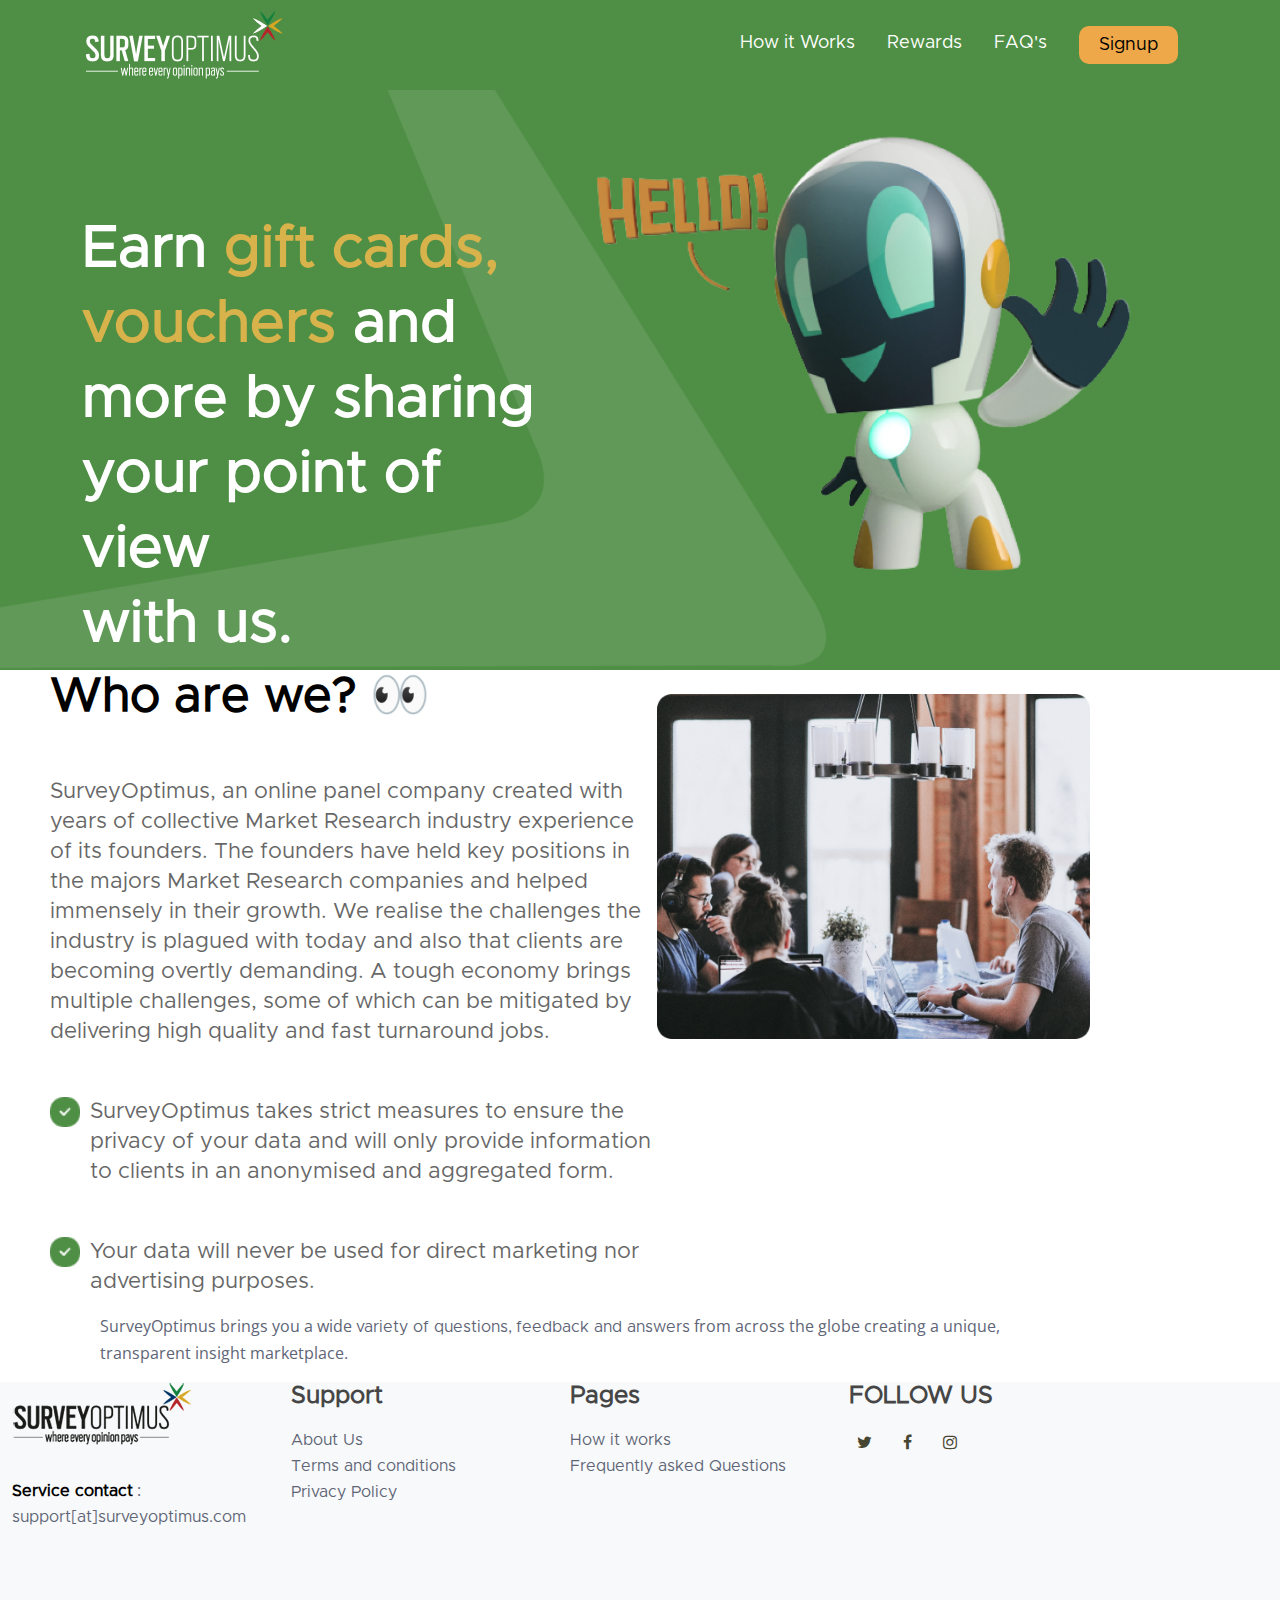
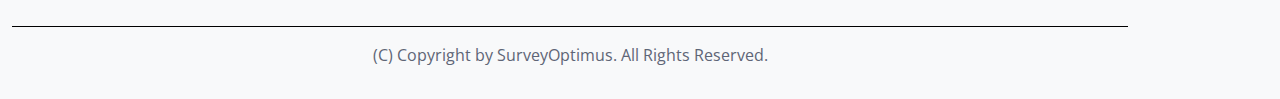
==== About.html @ 759cc6d2 "Initial Commit" ====
<html lang="en">

<head>
    <meta charset="utf-8">
    <meta name="viewport" content="width=device-width, initial-scale=1.0">
    <meta name="description" content="An impressive and flawless site template that includes various UI elements and countless features, attractive ready-made blocks and rich pages, basically everything you need to create a unique and professional website.">
    <meta name="keywords" content="bootstrap 5, business, corporate, creative, gulp, marketing, minimal, modern, multipurpose, one page, responsive, saas, sass, seo, startup, html5 template, site template">
    <meta name="author" content="elemis">


    <link rel="shortcut icon" href="./assets/img/favicon.png">
    <link rel="stylesheet" href="./assets/css/plugins.css">
    <link rel="stylesheet" href="./assets/css/style.css">
    <link rel="stylesheet" href="./assets/css/colors/grape.css">
    <link rel="stylesheet" href="./assets/css/fonts/space.css" as="style" onload="this.rel='stylesheet'">
    <link rel="stylesheet" href="path/to/font-awesome/css/font-awesome.min.css">
    <title>About</title>

    <!-- Styles -->
    <!-- <link rel="stylesheet" href="https://cdnjs.cloudflare.com/ajax/libs/font-awesome/4.7.0/css/font-awesome.min.css">
    <link href="css/fontawesome-all.min.css" rel="stylesheet">
    <link rel="stylesheet" href="path/to/font-awesome/css/font-awesome.min.css"> -->

    <link href="https://fonts.googleapis.com/css2?family=Open+Sans:ital,wght@0,400;0,600;0,700;1,400&display=swap" rel="stylesheet">
    <link href="css/bootstrap.min.css" rel="stylesheet">
    <link href="css/fontawesome-all.min.css" rel="stylesheet">
    <link href="css/swiper.css" rel="stylesheet">
    <link href="css/styles.css" rel="stylesheet">
    <link href="css/about.css" rel="stylesheet">
    <link href="css/humb.css" rel="stylesheet">
    <link rel="stylesheet" href="https://cdnjs.cloudflare.com/ajax/libs/font-awesome/4.7.0/css/font-awesome.min.css">
    <link rel="stylesheet" href="path/to/font-awesome/css/font-awesome.min.css">


    <!-- Favicon  -->
    <link rel="icon" href="images/favicon.png">
    <style type="text/css">
        img[onload^="SVGInject("] {
            visibility: hidden;
        }
    </style>
    <script src="https://player.vimeo.com/api/player.js" async=""></script>
</head>

<body data-bs-spy="scroll" data-bs-target="#navbarExample">

    <section class=" gifMobile top-nav1   ">

        <div class="top-nav1 container navbar3 ">
            <div style="z-index: 10000000;">
                <!-- <a href="index.html"> <img  src="./images/MicrosoftTeams-image11.png"  /></a> -->
                <a href="index.html"> <img src="./images/logo (1).png" /></a>

            </div>
            <input id="menu-toggle" type="checkbox" />
            <label class='menu-button-container' for="menu-toggle">
           <div class='menu-button'></div>
       </label>
            <ul class="menu">
                <li> <a class="nav-link active" aria-current="page" href="About.html">How it Works</a></li>
                <li> <a class="nav-link" href="About.html">Rewards</a></li>
                <li> <a class="nav-link" href="Faq.html">FAQ's</a></li>
                <li>
                    <a class="btn-solid" style="background-color: #eea849; padding: 10px 20px; border-radius: 10px; color: #000000;" href="#contact">Signup</a>
                </li>
            </ul>
        </div>

    </section>
    <!-- Mobile Navigation bar -->

    <header id="" class="header1" style="padding-bottom: 0;">





        <div class=" header  AboutHeader container ">
            <div class="row">
                <div class="col-lg-6 col-xl-5">
                    <div class="text-container">
                        <!-- <div class="section-title">Welcome to Zinc web agency</div> -->
                        <!-- <img src="./images/MicrosoftTeams-imageRewrds.png" /> -->
                        <h1> Earn
                            <span class="text-yellow"> gift cards,<br>  vouchers </span> and <br><span> more by sharing<br> your point of view <br>with us.</span></h1>



                        <!-- <a class="quote" href="#contact"><i class="fas fa-paper-plane"></i>Get quote</a> -->
                    </div>
                    <!-- end of text-container -->
                </div>
                <!-- end of col -->
                <div class="col-lg-6 col-xl-7">
                    <div class="image-container  imgcontainer">
                        <img class="img-fluid" src="./images/Screenshot__511__clipdrop-enhance-removebg-preview 2 (2).png" alt="alternative">
                    </div>
                    <!-- end of image-container -->
                </div>
                <!-- end of col -->
            </div>
            <!-- end of row -->
        </div>
        <!-- end of container -->


    </header>

    <!-- <header id="header" class=" header2 header"> -->
    <!-- <div class=" "> -->
    <div class="row container AboutContainer" style="padding: 0px 50px;">
        <div class="col-lg-7 ">
            <div class="text-container  AboutTextContainer">
                <!-- <div class="section-title">Welcome to Zinc web agency</div> -->
                <h2 class="responsiveTitle1" style="color: #010101; font-weight: 600; font-size: 48px;">Who are we? 👀</h2>

                <h3 class="surveyDesc">SurveyOptimus, an online panel company created with years of collective Market Research industry experience of its founders. The founders have held key positions in the majors Market Research companies and helped immensely in their growth.
                    We realise the challenges the industry is plagued with today and also that clients are becoming overtly demanding. A tough economy brings multiple challenges, some of which can be mitigated by delivering high quality and fast turnaround
                    jobs.
                </h3>


                <div class="paragraphAbout">
                    <img src="./images/CheckSquare.png" alt="Smiley face image" style="float:left; width:30px; height:30px;">
                    <p style="margin-left: 40px; text-align: left;"> <span> SurveyOptimus takes strict measures 
                          to ensure the privacy of your data and will only provide information
                           to clients in an anonymised and aggregated form. </span>
                    </p>
                </div>
                <div class="paragraphAbout">
                    <img src="./images/CheckSquare.png" alt="Smiley face image" style="float:left; width:30px; height:30px;">
                    <p style="margin-left: 40px; text-align: left;"> <span> Your data will never be used for 
                            direct marketing nor advertising purposes. </span>
                    </p>
                </div>
                <!-- <a class="quote" href="#contact"><i class="fas fa-paper-plane"></i>Get quote</a> -->
            </div>
            <!-- end of text-container -->
        </div>
        <!-- end of col -->
        <div class="col-lg-5 mt-4 ">
            <div class="newHeaderImageContainer1">
                <img class="" src="./images/Rectangle 606.png" alt="alternative">
            </div>
            <!-- end of image-container -->
        </div>
        <!-- end of col -->


        <div class="  container" style="padding: 0px 50px;">

            <p class="card-text1">SurveyOptimus brings you a wide <span class="cardDescription">variety of questions,</span> <span class="cardDescription">feedback and answers</span> from across the globe creating a unique, transparent insight marketplace.</p>
        </div>

        <!-- </div> -->

    </div>
    <!-- end of container -->





    <!--     
    </header> -->





    <footer class="bg-light aboutFooter">
        <!-- <div class="globalPadding "> -->
        <div class="row gy-6 gy-lg-0 container" style="padding-bottom: 0;">
            <div class="col-md-4 col-lg-3">
                <div class="widget">
                    <a href="index.html"> <img class="mb-4" src="./images/TermsandconditionsLogo.png" alt=""></a>
                    <p class="mt-2">
                        <b style="color: black;">Service contact</b> :<br/>

                        <a href="mailto:surveyoptimus@gmail.com">support[at]surveyoptimus.com</a></p>

                    <!-- /.social -->
                </div>
                <!-- /.widget -->
            </div>
            <!-- /column -->

            <div class="col-md-4 col-lg-3">
                <div class="widget">
                    <h4 class="widget-title  mb-3" style="color: #464646; font-weight: 700;">Support</h4>
                    <ul class="list-unstyled text-reset mb-0">
                        <li><a href="#">About Us</a></li>



                        <li><a href="TermsandConditions.html">Terms and conditions</a></li>
                        <li><a href="Privacy.html">Privacy Policy</a></li>

                    </ul>
                </div>
                <!-- /.widget -->
            </div>
            <div class="col-md-4 col-lg-3">
                <div class="widget">

                    <h4 class="widget-title  mb-3" style="color: #464646; font-weight: 700;">Pages</h4>
                    <ul class="list-unstyled">

                        <li><a href="#">How it works</a></li>
                        <li><a href="Faq.html">Frequently asked Questions</a></li>
                    </ul>
                </div>
                <!-- /.widget -->
            </div>
            <!-- /column -->
            <!-- /column -->

            <div class="col-md-12 col-lg-3">
                <div class="widget">
                    <h4 class="widget-title  mb-3" style="color: #464646; font-weight: 700;">FOLLOW US</h4>
                    <div class="navsocial ">
                        <a href="https://twitter.com/SurveyOptimus" target="_blank"><i class="fa  fa-twitter "></i></a>
                        <a href="https://www.facebook.com/SurveyOptimusOfficial/" target="_blank"><i class="fa  fa-facebook-f mx-2"></i></a>
                        <a href="https://www.instagram.com/surveyoptimus/" target="_blank"><i class="fa fa-instagram"></i></a>

                    </div>
                    <div class="newsletter-wrapper">
                        <!-- Begin Mailchimp Signup Form -->

                        <!--End mc_embed_signup-->
                    </div>
                    <!-- /.newsletter-wrapper -->
                </div>
                <!-- /.widget -->
            </div>
            <!-- /column -->
            <div class="footer-copy">
                <div class="row">
                    <div class="col-12">
                        <p>(C) Copyright by SurveyOptimus. All Rights Reserved.</p>
                    </div>
                    <!-- col -->
                </div>
                <!-- row -->
            </div>
            <!-- footer-copy -->
        </div>
        <!--/.row -->
        <!-- </div> -->
        <!-- /.container -->
    </footer>


    <!------New Footer---->

</body>

</html>
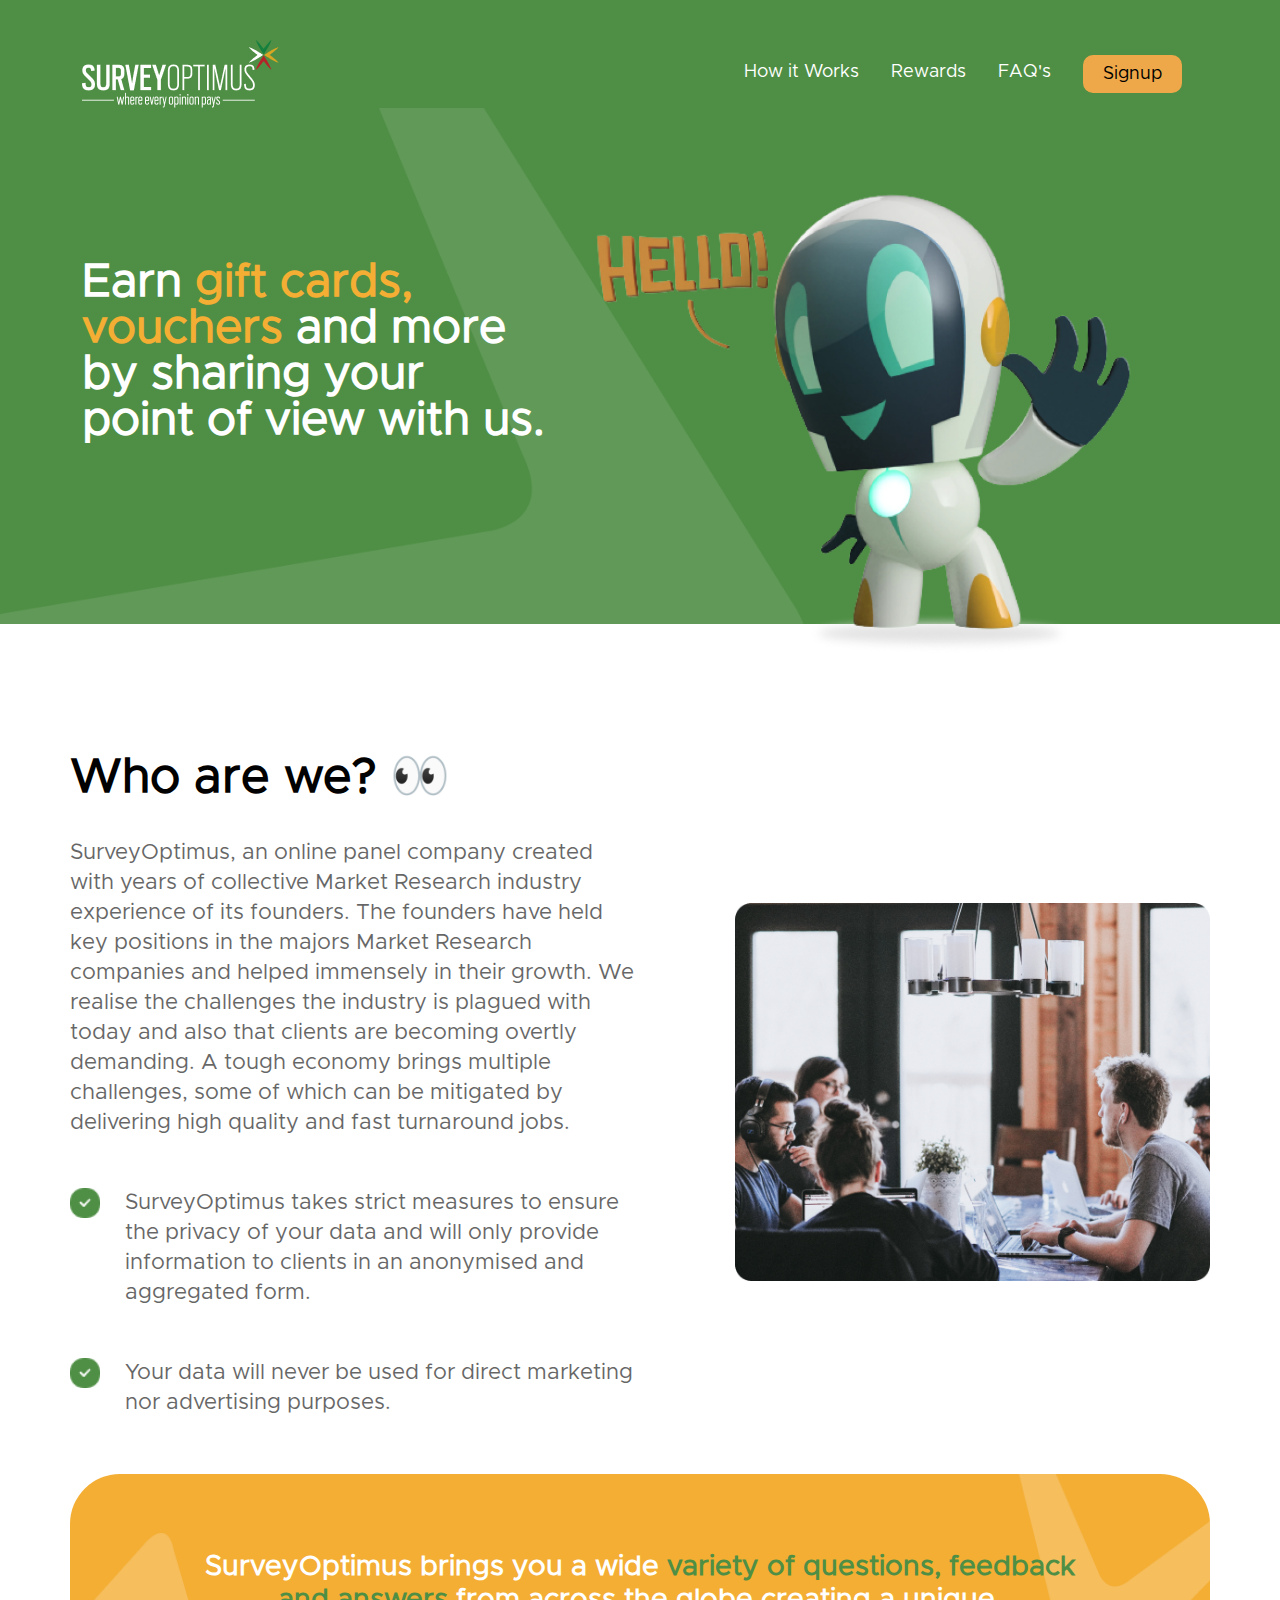
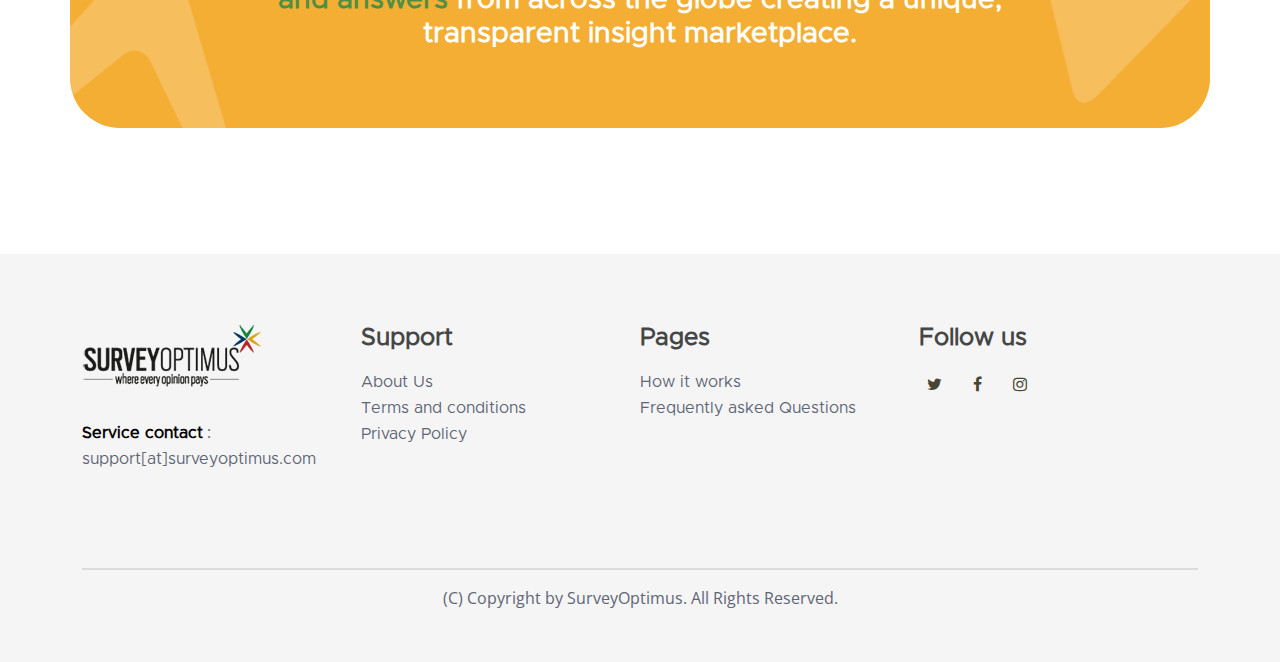
==== commit 364bce45: "Initial commit" ====
--- a/About.html
+++ b/About.html
@@ -3,8 +3,10 @@
 <head>
     <meta charset="utf-8">
     <meta name="viewport" content="width=device-width, initial-scale=1.0">
-    <meta name="description" content="An impressive and flawless site template that includes various UI elements and countless features, attractive ready-made blocks and rich pages, basically everything you need to create a unique and professional website.">
-    <meta name="keywords" content="bootstrap 5, business, corporate, creative, gulp, marketing, minimal, modern, multipurpose, one page, responsive, saas, sass, seo, startup, html5 template, site template">
+    <meta name="description"
+        content="An impressive and flawless site template that includes various UI elements and countless features, attractive ready-made blocks and rich pages, basically everything you need to create a unique and professional website.">
+    <meta name="keywords"
+        content="bootstrap 5, business, corporate, creative, gulp, marketing, minimal, modern, multipurpose, one page, responsive, saas, sass, seo, startup, html5 template, site template">
     <meta name="author" content="elemis">
 
 
@@ -21,7 +23,8 @@
     <link href="css/fontawesome-all.min.css" rel="stylesheet">
     <link rel="stylesheet" href="path/to/font-awesome/css/font-awesome.min.css"> -->
 
-    <link href="https://fonts.googleapis.com/css2?family=Open+Sans:ital,wght@0,400;0,600;0,700;1,400&display=swap" rel="stylesheet">
+    <link href="https://fonts.googleapis.com/css2?family=Open+Sans:ital,wght@0,400;0,600;0,700;1,400&display=swap"
+        rel="stylesheet">
     <link href="css/bootstrap.min.css" rel="stylesheet">
     <link href="css/fontawesome-all.min.css" rel="stylesheet">
     <link href="css/swiper.css" rel="stylesheet">
@@ -44,7 +47,7 @@
 
 <body data-bs-spy="scroll" data-bs-target="#navbarExample">
 
-    <section class=" gifMobile top-nav1   ">
+    <section class=" top-nav1 globalVerticalPadding">
 
         <div class="top-nav1 container navbar3 ">
             <div style="z-index: 10000000;">
@@ -54,107 +57,97 @@
             </div>
             <input id="menu-toggle" type="checkbox" />
             <label class='menu-button-container' for="menu-toggle">
-           <div class='menu-button'></div>
-       </label>
+                <div class='menu-button'></div>
+            </label>
             <ul class="menu">
                 <li> <a class="nav-link active" aria-current="page" href="About.html">How it Works</a></li>
                 <li> <a class="nav-link" href="About.html">Rewards</a></li>
                 <li> <a class="nav-link" href="Faq.html">FAQ's</a></li>
                 <li>
-                    <a class="btn-solid" style="background-color: #eea849; padding: 10px 20px; border-radius: 10px; color: #000000;" href="#contact">Signup</a>
+                    <a class="btn-solid"
+                        style="background-color: #eea849; padding: 10px 20px; border-radius: 10px; color: #000000;"
+                        href="#contact">Signup</a>
                 </li>
             </ul>
         </div>
 
     </section>
-    <!-- Mobile Navigation bar -->
-
-    <header id="" class="header1" style="padding-bottom: 0;">
-
-
-
-
-
-        <div class=" header  AboutHeader container ">
-            <div class="row">
-                <div class="col-lg-6 col-xl-5">
-                    <div class="text-container">
-                        <!-- <div class="section-title">Welcome to Zinc web agency</div> -->
-                        <!-- <img src="./images/MicrosoftTeams-imageRewrds.png" /> -->
-                        <h1> Earn
-                            <span class="text-yellow"> gift cards,<br>  vouchers </span> and <br><span> more by sharing<br> your point of view <br>with us.</span></h1>
-
-
-
-                        <!-- <a class="quote" href="#contact"><i class="fas fa-paper-plane"></i>Get quote</a> -->
-                    </div>
-                    <!-- end of text-container -->
-                </div>
-                <!-- end of col -->
-                <div class="col-lg-6 col-xl-7">
-                    <div class="image-container  imgcontainer">
-                        <img class="img-fluid" src="./images/Screenshot__511__clipdrop-enhance-removebg-preview 2 (2).png" alt="alternative">
-                    </div>
-                    <!-- end of image-container -->
-                </div>
-                <!-- end of col -->
-            </div>
-            <!-- end of row -->
-        </div>
-        <!-- end of container -->
-
-
-    </header>
-
-    <!-- <header id="header" class=" header2 header"> -->
-    <!-- <div class=" "> -->
-    <div class="row container AboutContainer" style="padding: 0px 50px;">
-        <div class="col-lg-7 ">
-            <div class="text-container  AboutTextContainer">
-                <!-- <div class="section-title">Welcome to Zinc web agency</div> -->
-                <h2 class="responsiveTitle1" style="color: #010101; font-weight: 600; font-size: 48px;">Who are we? 👀</h2>
-
-                <h3 class="surveyDesc">SurveyOptimus, an online panel company created with years of collective Market Research industry experience of its founders. The founders have held key positions in the majors Market Research companies and helped immensely in their growth.
-                    We realise the challenges the industry is plagued with today and also that clients are becoming overtly demanding. A tough economy brings multiple challenges, some of which can be mitigated by delivering high quality and fast turnaround
-                    jobs.
-                </h3>
-
-
-                <div class="paragraphAbout">
-                    <img src="./images/CheckSquare.png" alt="Smiley face image" style="float:left; width:30px; height:30px;">
-                    <p style="margin-left: 40px; text-align: left;"> <span> SurveyOptimus takes strict measures 
-                          to ensure the privacy of your data and will only provide information
-                           to clients in an anonymised and aggregated form. </span>
-                    </p>
-                </div>
-                <div class="paragraphAbout">
-                    <img src="./images/CheckSquare.png" alt="Smiley face image" style="float:left; width:30px; height:30px;">
-                    <p style="margin-left: 40px; text-align: left;"> <span> Your data will never be used for 
-                            direct marketing nor advertising purposes. </span>
-                    </p>
-                </div>
-                <!-- <a class="quote" href="#contact"><i class="fas fa-paper-plane"></i>Get quote</a> -->
-            </div>
-            <!-- end of text-container -->
-        </div>
-        <!-- end of col -->
-        <div class="col-lg-5 mt-4 ">
-            <div class="newHeaderImageContainer1">
-                <img class="" src="./images/Rectangle 606.png" alt="alternative">
-            </div>
-            <!-- end of image-container -->
-        </div>
-        <!-- end of col -->
-
-
-        <div class="  container" style="padding: 0px 50px;">
-
-            <p class="card-text1">SurveyOptimus brings you a wide <span class="cardDescription">variety of questions,</span> <span class="cardDescription">feedback and answers</span> from across the globe creating a unique, transparent insight marketplace.</p>
-        </div>
-
-        <!-- </div> -->
-
+
+
+    <div class="header1 AboutHeader globalVerticalPadding">
+        <div class="container">
+            <div class="row align-items-center">
+                <div class="col-xs-12 col-md-6 col-lg-5">
+                    <h1 class="responsiveTitle"> Earn
+                        <span id="headerTitleAccent"> gift cards, vouchers </span> and <span> more by sharing your point
+                            of view with us.</span>
+                    </h1>
+                </div>
+                <div class="col-md-6 col-lg-7 d-none d-md-flex" style="position: relative; top: 40px;">
+                    <img class="img-fluid" src="images/AboutHello.png" alt="alternative">
+                </div>
+            </div>
+        </div>
     </div>
+
+    <div class="container globalVerticalPadding">
+        <div class="row align-items-center justify-content-between">
+            <div class="col-md-12 col-lg-6">
+                <div class="text-container  AboutTextContainer">
+                    <h2 class="responsiveTitle1" style="color: #010101; font-weight: 600; font-size: 48px;">Who are we?
+                        👀
+                    </h2>
+
+                    <h3 class="surveyDesc">SurveyOptimus, an online panel company created with years of collective
+                        Market
+                        Research industry experience of its founders. The founders have held key positions in the majors
+                        Market Research companies and helped immensely in their growth.
+                        We realise the challenges the industry is plagued with today and also that clients are becoming
+                        overtly demanding. A tough economy brings multiple challenges, some of which can be mitigated by
+                        delivering high quality and fast turnaround
+                        jobs.
+                    </h3>
+
+
+                    <div class="paragraphAbout">
+                        <img src="./images/CheckSquare.png" alt="Smiley face image"
+                            style="float:left; width:30px; height:30px;">
+                        <p style="margin-left: 55px; text-align: left;"> <span> SurveyOptimus takes strict measures
+                                to ensure the privacy of your data and will only provide information
+                                to clients in an anonymised and aggregated form. </span>
+                        </p>
+                    </div>
+                    <div class="paragraphAbout">
+                        <img src="./images/CheckSquare.png" alt="Smiley face image"
+                            style="float:left; width:30px; height:30px;">
+                        <p style="margin-left: 55px; text-align: left;"> <span> Your data will never be used for
+                                direct marketing nor advertising purposes. </span>
+                        </p>
+                    </div>
+                    <!-- <a class="quote" href="#contact"><i class="fas fa-paper-plane"></i>Get quote</a> -->
+                </div>
+                <!-- end of text-container -->
+            </div>
+            <div class="col-md-12 col-lg-5">
+                <div class="newHeaderImageContainer1">
+                    <img class="" src="./images/Rectangle 606.png" alt="alternative">
+                </div>
+                <!-- end of image-container -->
+            </div>
+            <!-- end of col -->
+        </div>
+        <div class="row justify-content-center align-items-center">
+            <div class="col-12 YellowBgImg globalVerticalPadding" style=" border-radius: 50px; overflow: hidden;">
+                <h3 class="card-text1">SurveyOptimus brings you a wide <span class="cardDescription">variety of
+                        questions,</span> <span class="cardDescription">feedback and answers</span> from across the
+                    globe
+                    creating a unique, transparent insight marketplace.</h3>
+            </div>
+        </div>  
+    </div>
+
+    <!-- </div> -->
+
     <!-- end of container -->
 
 
@@ -162,91 +155,92 @@
 
 
     <!--     
-    </header> -->
-
-
-
-
-
-    <footer class="bg-light aboutFooter">
-        <!-- <div class="globalPadding "> -->
-        <div class="row gy-6 gy-lg-0 container" style="padding-bottom: 0;">
-            <div class="col-md-4 col-lg-3">
-                <div class="widget">
-                    <a href="index.html"> <img class="mb-4" src="./images/TermsandconditionsLogo.png" alt=""></a>
-                    <p class="mt-2">
-                        <b style="color: black;">Service contact</b> :<br/>
-
-                        <a href="mailto:surveyoptimus@gmail.com">support[at]surveyoptimus.com</a></p>
-
-                    <!-- /.social -->
-                </div>
-                <!-- /.widget -->
-            </div>
-            <!-- /column -->
-
-            <div class="col-md-4 col-lg-3">
-                <div class="widget">
-                    <h4 class="widget-title  mb-3" style="color: #464646; font-weight: 700;">Support</h4>
-                    <ul class="list-unstyled text-reset mb-0">
-                        <li><a href="#">About Us</a></li>
-
-
-
-                        <li><a href="TermsandConditions.html">Terms and conditions</a></li>
-                        <li><a href="Privacy.html">Privacy Policy</a></li>
-
-                    </ul>
-                </div>
-                <!-- /.widget -->
-            </div>
-            <div class="col-md-4 col-lg-3">
-                <div class="widget">
-
-                    <h4 class="widget-title  mb-3" style="color: #464646; font-weight: 700;">Pages</h4>
-                    <ul class="list-unstyled">
-
-                        <li><a href="#">How it works</a></li>
-                        <li><a href="Faq.html">Frequently asked Questions</a></li>
-                    </ul>
-                </div>
-                <!-- /.widget -->
-            </div>
-            <!-- /column -->
-            <!-- /column -->
-
-            <div class="col-md-12 col-lg-3">
-                <div class="widget">
-                    <h4 class="widget-title  mb-3" style="color: #464646; font-weight: 700;">FOLLOW US</h4>
-                    <div class="navsocial ">
-                        <a href="https://twitter.com/SurveyOptimus" target="_blank"><i class="fa  fa-twitter "></i></a>
-                        <a href="https://www.facebook.com/SurveyOptimusOfficial/" target="_blank"><i class="fa  fa-facebook-f mx-2"></i></a>
-                        <a href="https://www.instagram.com/surveyoptimus/" target="_blank"><i class="fa fa-instagram"></i></a>
-
-                    </div>
-                    <div class="newsletter-wrapper">
-                        <!-- Begin Mailchimp Signup Form -->
-
-                        <!--End mc_embed_signup-->
-                    </div>
-                    <!-- /.newsletter-wrapper -->
-                </div>
-                <!-- /.widget -->
-            </div>
-            <!-- /column -->
-            <div class="footer-copy">
-                <div class="row">
-                    <div class="col-12">
-                        <p>(C) Copyright by SurveyOptimus. All Rights Reserved.</p>
-                    </div>
-                    <!-- col -->
-                </div>
-                <!-- row -->
-            </div>
-            <!-- footer-copy -->
-        </div>
-        <!--/.row -->
-        <!-- </div> -->
+        </header> -->
+
+
+    <footer class="aboutFooter globalVerticalPadding">
+        <div class="container FaqFooter ">
+            <div class="row gy-6 gy-lg-0 " style="padding-bottom: 0;">
+                <div class="col-md-4 col-lg-3">
+                    <div class="widget">
+                        <a href="index.html"> <img class="mb-4" src="./images/TermsandconditionsLogo.png" alt=""></a>
+                        <p class="mt-2">
+                            <b style="color: black;">Service contact</b> :<br />
+
+                            <a href="mailto:surveyoptimus@gmail.com">support[at]surveyoptimus.com</a>
+                        </p>
+
+                        <!-- /.social -->
+                    </div>
+                    <!-- /.widget -->
+                </div>
+                <!-- /column -->
+
+                <div class="col-md-4 col-lg-3">
+                    <div class="widget">
+                        <h4 class="widget-title  mb-3" style="color: #464646; font-weight: 700;">Support</h4>
+                        <ul class="list-unstyled text-reset mb-0">
+                            <li><a href="#">About Us</a></li>
+
+
+
+                            <li><a href="TermsandConditions.html">Terms and conditions</a></li>
+                            <li><a href="Privacy.html">Privacy Policy</a></li>
+
+                        </ul>
+                    </div>
+                    <!-- /.widget -->
+                </div>
+                <div class="col-md-4 col-lg-3">
+                    <div class="widget">
+
+                        <h4 class="widget-title  mb-3" style="color: #464646; font-weight: 700;">Pages</h4>
+                        <ul class="list-unstyled">
+
+                            <li><a href="#">How it works</a></li>
+                            <li><a href="Faq.html">Frequently asked Questions</a></li>
+                        </ul>
+                    </div>
+                    <!-- /.widget -->
+                </div>
+                <!-- /column -->
+                <!-- /column -->
+
+                <div class="col-md-12 col-lg-3">
+                    <div class="widget">
+                        <h4 class="widget-title  mb-3" style="color: #464646; font-weight: 700;">Follow us</h4>
+                        <div class="navsocial ">
+                            <a href="https://twitter.com/SurveyOptimus" target="_blank"><i
+                                    class="fa  fa-twitter "></i></a>
+                            <a href="https://www.facebook.com/SurveyOptimusOfficial/" target="_blank"><i
+                                    class="fa  fa-facebook-f mx-2"></i></a>
+                            <a href="https://www.instagram.com/surveyoptimus/" target="_blank"><i
+                                    class="fa fa-instagram"></i></a>
+
+                        </div>
+                        <div class="newsletter-wrapper">
+                            <!-- Begin Mailchimp Signup Form -->
+
+                            <!--End mc_embed_signup-->
+                        </div>
+                        <!-- /.newsletter-wrapper -->
+                    </div>
+                    <!-- /.widget -->
+                </div>
+                <!-- /column -->
+                <div class="footer-copy">
+                    <div class="row">
+                        <div class="col-12">
+                            <p>(C) Copyright by SurveyOptimus. All Rights Reserved.</p>
+                        </div>
+                        <!-- col -->
+                    </div>
+                    <!-- row -->
+                </div>
+                <!-- footer-copy -->
+            </div>
+            <!--/.row -->
+        </div>
         <!-- /.container -->
     </footer>
 
--- a/css/styles.css
+++ b/css/styles.css
@@ -614,8 +614,9 @@
 }
 
 .newHeader {
-    height: 760px;
-    padding: 50px;
+    /* height: 85vh; */
+    /* height: 760px; */
+    /* padding: 50px; */
     /* margin-top: -40px; */
     /* left: 300px; */
     /* background-size: cover;
@@ -634,18 +635,18 @@
 } */
 
 .mindBlowText {
-    max-width: 70%;
-}
-
-.header h1 {
+    /* max-width: 70%; */
+    font-family: "Metropolis";
+}
+
+/* .header h1 {
     font-family: 'Metropolis';
     font-style: normal;
     font-weight: 500;
     font-size: 46px;
     line-height: 50px;
-    /* or 109% */
     color: #FFFFFF;
-}
+} */
 
 h1 .text-yellow {
     color: #d8b24a;
@@ -799,7 +800,7 @@
     background-color: #000000;
     color: white;
     border-radius: 10px;
-    padding: 24px 32px 24px 32px;
+    /* padding: 24px 32px 24px 32px; */
 }
 
 .btn-solid {
@@ -1683,10 +1684,10 @@
     /* .header {
 		padding-top: 122px;
 	} */
-    .header h1 {
+    /* .header h1 {
         font-size: 2.75rem;
         line-height: 3.5rem;
-    }
+    } */
     /* end of header */
     .Survey h3 {
         width: 0;
@@ -1717,6 +1718,8 @@
 
 /* end of min-width 768px */
 
+
+/* 
 @media (max-width: 950px) {
     .newHeader {
         height: 900px;
@@ -1725,32 +1728,6 @@
     .top-nav2 {
         padding: 20px !important;
     }
-    /* .JoinContainer {
-        padding: 20px !important;
-    } */
-    /* .newHeaderContentContainer {
-        padding: 0 20px;
-    } */
-    /* .form-check-label{
-		font-size: 10px;
-	}
-
-	.responsiveDescription{
-		margin-top: 40px;
-	}
-	.ImageContainer img{
-		margin-top: 40px;
-	} */
-    /* .btn-groups{
-		width: 100%;
-	}
-	.btn-groups .btn-blue{
-width: 230px;
-	}
-
-	.btn-black{
-		width: 230px;
-	} */
     .btn-groups .btn-blue {
         padding: 0px 10px;
         width: 100px;
@@ -1760,13 +1737,12 @@
         width: 100px;
         height: 50px;
     }
-}
+} */
 
 
 /* Min-width 992px */
 
 @media (min-width: 992px) {
-    /* General Styles */
     .h2-heading {
         width: 35.25rem;
         margin-right: auto;
@@ -1777,8 +1753,6 @@
         margin-right: auto;
         margin-left: auto;
     }
-    /* end of general styles */
-    /* Navigation */
     .navbar {
         padding-top: 1.75rem;
         background: #103462;
@@ -1848,48 +1822,17 @@
     .header .quote {
         display: inline-block;
     }
-    /* end of header */
-    /* Services */
-    /* .cards-1 .card {
-        display: inline-block;
-        width: 298px;
-        vertical-align: top;
-    }
-    .cards-1 .card:nth-of-type(3n+2) {
-        margin-right: 1rem;
-        margin-left: 1rem;
-    } */
-    /* end of services */
-    /*survey*/
     .badgessvg {
         padding-top: 1.75rem;
-        /* height: 700px; */
-        /* box-shadow: none;
-		transition: all 0.2s; */
     }
     .col-lg-3 {
         flex: 0 0 auto;
         margin-bottom: 5rem;
     }
-    /* .badgessvg .svg-bg.svg-bg-lg {
-		opacity: 0.1;
-
-left: 20.65px;
-		
-		
-		left: 273px;
-top: 3917px;
-
-
-
-	} */
     .badgessvg .svg-bg {
         display: inline-flex;
         align-items: center;
         justify-content: center;
-        /* -webkit-backface-visibility: hidden;
-		backface-visibility: hidden;
-		 */
         border-radius: 20px;
         width: 100px;
         height: 90px;
@@ -1898,11 +1841,7 @@
     }
     .badgessvg .svg-bg .svg-inject {
         width: 50px;
-        /* fill: #000000 !important;
-fill: black; */
-    }
-    /* .badgessvg .svg-bg .bg-yellow {}
- */
+    }
     .badgessvg .rounded-xl {
         left: 20.65px;
         top: 15.75px;
@@ -2062,6 +2001,8 @@
 
 /* Min-width 1200px */
 
+
+/* 
 @media (min-width: 1200px) {
     .navbar4 .navbar-expand-lg {
         justify-content: space-evenly;
@@ -2073,83 +2014,36 @@
         font-weight: 400;
         font-size: 16px;
         line-height: 22px;
-        /* or 138% */
         color: #000000;
         opacity: 0.6;
     }
-    /* General Styles */
-    /* .container {
-		max-width: 1440px;
-	} */
-    /* end of general styles */
-    /* .container1{
-		background:  #EDF4EC;
-		overflow: hidden;
-		padding-top: 2.25rem;
-		padding-bottom: 2.25rem;
-	} */
-    /* .container1 .text-container img{
-		
-		margin: 40px;
-		align-items: center;
-		width: 500px;
-		padding-right: 60px;
-		
-	} */
+
     .MindblowingContainer {
-        /* width: 1440px;
-	height: 700px;
-	top: 2813px;
-	left: 0px; */
         height: 700px;
         background: #EDF4EC;
         overflow: hidden;
-        /* padding-top: 1.25rem;
-		padding-bottom: 1.25rem; */
-        /* //background:  #EDF4EC; */
         background-image: url("../images//MicrosoftTeams-bakgroundmind.png");
     }
     .MindblowingContainer .container .MindblowingImag img {
         margin-top: 10rem;
-        /* margin-top: 150px; */
         top: 3037px;
         left: 160px;
     }
-    /* .MindblowingContainer .container .image-container {
-	margin-top: 5rem;
-
-	
-	
-	top: 3037px;
-	
-} */
+
     .MindblowingContainer .container .row {
         padding-top: 0px;
         margin-top: 0px;
     }
-    /***************About Us Style*********************/
-    /* Header */
     .globalPadding1 {
         padding: 8rem 13rem;
     }
-    .header .row {
-        /* padding-bottom: 11.5rem; */
-        /* margin-top: 122px; */
-    }
-    /* .header .row .image-container {
-		position: relative;
-		top: 60px;
-		margin-top: 300px;
-	} */
+
     .header .image-container img {
-        /* position: absolute; */
         top: 0px;
         left: 200px;
-        /* width: 560px; */
         max-width: none;
     }
-    /* end of header */
-    /* Services */
+
     .cards-1 .card {
         width: 342px;
     }
@@ -2157,23 +2051,19 @@
         margin-right: 2.5rem;
         margin-left: 2.5rem;
     }
-    /* end of services */
-    /* Details 1 */
+
     .basic-1 .image-container {
         margin-right: 3.5rem;
     }
     .basic-1 .text-container {
-        /* margin-top: 5rem; */
         margin-left: 2.75rem;
     }
-    /* end of details 1 */
-    /* Details Modal */
+
     .modal-content {
         padding-right: 2rem;
         padding-left: 2rem;
     }
-    /* end of details modal */
-    /* Details 2 */
+
     .counter {
         overflow: hidden;
         padding-top: 9rem;
@@ -2188,21 +2078,15 @@
         width: 900px;
         max-width: none;
     }
-    /* end of details 2 */
-    /* Projects */
     .filter .grid {
         max-width: 1120px;
     }
-    /* end of projects */
-    /* Testimonials */
     .slider-1 .swiper-button-prev {
         left: -24px;
     }
     .slider-1 .swiper-button-next {
         right: -24px;
     }
-    /* end of testimonials */
-    /* Pricing */
     .cards-2 .card {
         width: 342px;
     }
@@ -2210,20 +2094,16 @@
         margin-right: 2.5rem;
         margin-left: 2.5rem;
     }
-    /* end of pricing */
-    /* Invitation */
     .basic-2 .text-container {
         padding: 8rem 12rem;
     }
-    /* end of invitation */
-    /* Contact */
+
     .form-1 form {
         width: 860px;
         margin-right: auto;
         margin-left: auto;
     }
-    /* end of contact */
-    /* Footer */
+
     .footer .decoration-circles {
         left: 0;
     }
@@ -2259,32 +2139,16 @@
         color: #dc3545;
     }
     .footer-copy {
-        /* margin-top: 30px; */
         border-top: 1px solid #000;
         padding: 15px 0;
         text-align: center;
     }
-    /* .navsocial  .fa-twitter{
-	color: gray !important;
-}
-
-.navsocial  .fa-facebook-f{
-	color: #0800ff !important;
-}
-.navsocial  .fa-instagram{
-	color: #5e180e;
-}
-.navsocial  .fa-youtube {
-	color: red;
-} */
     .aboutFooter {
         background-color: #eaeaea;
     }
     .bg-light {
         font-family: "Metropolis";
     }
-    /* end of footer */
-    /* Extra Pages */
     .ex-cards-1 .card {
         width: 336px;
     }
@@ -2292,8 +2156,7 @@
         margin-right: 2.875rem;
         margin-left: 2.875rem;
     }
-    /* end of extra pages */
-}
+} */
 
 
 /* end of min-width 1200px */
@@ -2302,6 +2165,12 @@
 /******************
 Faq Design
 *******************/
+
+
+.aboutFooter {
+    background-color: #f5f5f5;
+   
+}
 
 .navbar a i {
     display: none;
@@ -2342,97 +2211,8 @@
     }
 }
 
-@media (min-width: 1200px) {
-    .container {
-        /* max-width: 1440px; */
-    }
-    /* .ImageContainerMind img{
-		margin-left: 0;
-		align-items: center;
-	} */
-    /* .navsocial  .fa-twitter{
-		color: #007aff;
-	}
-	
-	.navsocial  .fa-facebook-f{
-		color: #0800ff;
-	}
-	.navsocial  .fa-instagram{
-		color: #5e180e;
-	}
-	.navsocial  .fa-youtube {
-		color: red;
-	} */
-}
-
-
-/* @media (min-width: 1400px)
-{
-	.container, .container-lg, .container-md, .container-sm, .container-xl, .container-xxl {
-		max-width: 1440px;
-	}
-}
-@media (min-width: 1200px)
-{
-	.container, .container-lg, .container-md, .container-sm, .container-xl {
-		max-width: 1140px;
-	}
-}
-@media (min-width: 992px)
-{
-	.container, .container-lg, .container-md, .container-sm {
-		max-width: 960px;
-	}
-}
-@media (min-width: 768px)
-{
-	.container, .container-md, .container-sm {
-		max-width: 720px;
-	}
-}
-@media (min-width: 576px)
-{
-	.container, .container-sm {
-		max-width: 540px;
-	}
-} */
-
-@media (max-width: 992px) {
-    .header .container .row {
-        margin-top: -70px;
-    }
-    .container .row .image-containerhome img {
-        display: none;
-    }
-    .container .row .text-container a {
-        display: none;
-    }
-    .widget ul li a {
-        list-style: none;
-        text-decoration: none;
-        list-style-type: none;
-    }
-    nav .collapse ul li a {
-        list-style: none;
-        text-decoration: none;
-        list-style-type: none;
-    }
-    /* .navsocial  .fa-twitter{
-		color: #007aff;
-	}
-	
-	.navsocial  .fa-facebook-f{
-		color: #0800ff;
-	}
-	.navsocial  .fa-instagram{
-		color: #5e180e;
-	}
-	.navsocial  .fa-youtube {
-		color: red;
-	} */
-}
-
-@media (max-width: 430px) {
+
+/* @media (max-width: 430px) {
     .downloadApp .downloadAppIcon {
         margin-top: 20px;
         align-items: center;
@@ -2440,9 +2220,10 @@
     .downloadAppIcon {
         width: 160px;
     }
-}
-
-@media (max-width: 400px) {
+} */
+
+
+/* @media (max-width: 400px) {
     .mindBlowText {
         font-family: 'Metropolis';
         font-style: normal;
@@ -2451,17 +2232,11 @@
         line-height: 50px !important;
         color: #595959;
     }
-    /* .btn-solid{
-		height: 30px;
-		overflow-y: hidden;
-		padding: 4px;
-	} */
+
     .responsiveDescription {
         max-width: 100% !important;
     }
-    /* .communitText{
-width: 73rem;
-	} */
+
     .form-check .form-check-input {
         width: 90px;
         height: 18px;
@@ -2479,24 +2254,11 @@
     }
     .responsiveTitle {
         font-size: 32px;
-        line-height: 50px !important;
-    }
-    /* .navsocial  .fa-twitter{
-		color: #007aff;
-	}
-	
-	.navsocial  .fa-facebook-f{
-		color: #0800ff;
-	}
-	.navsocial  .fa-instagram{
-		color: #5e180e;
-	}
-	.navsocial  .fa-youtube {
-		color: red;
-	} */
-}
-
-@media (max-width: 350px) {
+         }
+} */
+
+
+/* @media (max-width: 350px) {
     ul li a {
         font-size: 12px;
     }
@@ -2506,7 +2268,6 @@
     }
     figure img {
         width: 300px;
-        /* height: 200px; */
     }
     .submitBtn {
         align-items: center;
@@ -2516,22 +2277,10 @@
         padding: 10px;
         width: 200px;
     }
-    /* .navsocial  .fa-twitter{
-		color: #007aff;
-	}
-	
-	.navsocial  .fa-facebook-f{
-		color: #0800ff;
-	}
-	.navsocial  .fa-instagram{
-		color: #5e180e;
-	}
-	.navsocial  .fa-youtube {
-		color: red;
-	} */
-}
-
-@media (max-width: 300px) {
+} */
+
+
+/* @media (max-width: 300px) {
     .container .row .text-container img {
         width: 250px;
         margin-top: 40px;
@@ -2540,21 +2289,10 @@
         width: 50px;
         margin-top: 40px;
     }
-    /* .navsocial  .fa-twitter{
-		color: #007aff;
-	}
-	
-	.navsocial  .fa-facebook-f{
-		color: #0800ff;
-	}
-	.navsocial  .fa-instagram{
-		color: #5e180e;
-	}
-	.navsocial  .fa-youtube {
-		color: red;
-	} */
-}
-
+} */
+
+
+/* 
 @media (max-width:550px) {
     .container .joinText {
         font-size: 32px;
@@ -2603,10 +2341,6 @@
     .header44 {
         height: 800px;
     }
-    /* .container .text-container {
-	height: 300px;
-	padding-top: 0rem;
-  } */
     .content {
         margin-top: -30px;
     }
@@ -2629,26 +2363,14 @@
     .Survey {
         padding: 50px 40px;
     }
-}
-
-@media (min-width: 576px) {
+} */
+
+
+/* @media (min-width: 576px) {
     .widget .newsletter-wrapper .mc_embed_signup2 {
         margin-bottom: 40px;
     }
-    /* .navsocial  .fa-twitter{
-		color: #007aff;
-	}
-	
-	.navsocial  .fa-facebook-f{
-		color: #0800ff;
-	}
-	.navsocial  .fa-instagram{
-		color: #5e180e;
-	}
-	.navsocial  .fa-youtube {
-		color: red;
-	} */
-}
+} */
 
 .content-wrapper {
     flex-grow: 1;
@@ -2710,95 +2432,17 @@
     --animate-delay: 0.5s;
 }
 
-:root {
-    font-size: var(--bs-root-font-size);
-}
-
-:root {
-    --bs-gray-100: #fefefe;
-    --bs-gray-200: #f6f7f9;
-    --bs-gray-300: #cacaca;
-    --bs-gray-400: #aab0bc;
-    --bs-gray-500: #959ca9;
-    --bs-gray-600: #60697b;
-    --bs-gray-700: #2f353a;
-    --bs-gray-800: #21262c;
-    --bs-gray-900: #1e2228;
-    --bs-blue: #3f78e0;
-    --bs-sky: #5eb9f0;
-    --bs-purple: #747ed1;
-    --bs-grape: #605dba;
-    --bs-violet: #a07cc5;
-    --bs-pink: #d16b86;
-    --bs-fuchsia: #e668b3;
-    --bs-red: #e2626b;
-    --bs-orange: #f78b77;
-    --bs-yellow: #fab758;
-    --bs-green: #45c4a0;
-    --bs-leaf: #7cb798;
-    --bs-aqua: #54a8c7;
-    --bs-navy: #343f52;
-    --bs-ash: #9499a3;
-    --bs-white: #fff;
-    --bs-light: #fefefe;
-    --bs-gray: #f6f7f9;
-    --bs-dark: #262b32;
-    --bs-primary: #3f78e0;
-    --bs-secondary: #aab0bc;
-    --bs-success: #45c4a0;
-    --bs-info: #54a8c7;
-    --bs-warning: #fab758;
-    --bs-danger: #e2626b;
-    --bs-blue-rgb: 63, 120, 224;
-    --bs-sky-rgb: 94, 185, 240;
-    --bs-purple-rgb: 116, 126, 209;
-    --bs-grape-rgb: 96, 93, 186;
-    --bs-violet-rgb: 160, 124, 197;
-    --bs-pink-rgb: 209, 107, 134;
-    --bs-fuchsia-rgb: 230, 104, 179;
-    --bs-red-rgb: 226, 98, 107;
-    --bs-orange-rgb: 247, 139, 119;
-    --bs-yellow-rgb: 250, 183, 88;
-    --bs-green-rgb: 69, 196, 160;
-    --bs-leaf-rgb: 124, 183, 152;
-    --bs-aqua-rgb: 84, 168, 199;
-    --bs-navy-rgb: 52, 63, 82;
-    --bs-ash-rgb: 148, 153, 163;
-    --bs-white-rgb: 255, 255, 255;
-    /* Show All Properties (106 more) */
-}
-
-:root {
-    --swiper-navigation-size: 44px;
-}
-
-:root {
-    --swiper-theme-color: #007aff;
-}
-
-:root {
-    --animate-duration: 1s;
-    --animate-delay: 1s;
-    --animate-repeat: 1;
-}
-
 *,
  ::after,
  ::before {
     box-sizing: border-box;
 }
 
-*,
- ::after,
- ::before {
-    box-sizing: border-box;
-}
-
 .newHeader {
     color: white;
-    display: flex;
+    /* display: flex; */
     /* justify-content: center; */
-    align-items: center;
+    /* align-items: center; */
     background-color: #103462;
     background-image: url("../images/headerArrowBackground.svg");
     background-size: 45%;
@@ -2829,23 +2473,37 @@
 }
 
 .newHeaderImageContainer {
-    margin-left: 10rem;
+    /* margin-left: 10rem;
     max-width: 640px;
     width: 500px;
     flex-grow: 1;
-    min-width: 40%;
+    min-width: 40%; */
     display: flex;
+    object-fit: cover;
+    overflow: hidden;
+    max-height: 70vh;
     justify-content: center;
     align-items: center;
 }
 
-.newHeaderImageContainer img {
-    /* position: relative; */
-    /* scale: 1.2; */
-    /* top: -2rem; */
-    /* width: 100%;
+
+/* .newHeaderImageContainer img { */
+
+
+/* position: relative; */
+
+
+/* scale: 1.2; */
+
+
+/* top: -2rem; */
+
+
+/* width: 100%;
     height: 100%; */
-}
+
+
+/* } */
 
 
 /***********About Style**********/
@@ -2871,10 +2529,11 @@
 
 .mindBlowText {
     font-family: 'Metropolis';
-    font-style: normal;
-    font-weight: 600;
-    font-size: 62px;
-    line-height: 63px;
+    /* font-style: normal; */
+    /* font-weight: 600; */
+    font-weight: bolder;
+    font-size: 50px;
+    /* line-height: 63px; */
     /* or 102% */
     color: #595959;
 }
@@ -2882,25 +2541,24 @@
 .communitText {
     font-style: normal;
     font-family: 'Metropolis';
-    font-size: 18px;
+    font-size: 16px;
     font-weight: 400;
-    line-height: 28px !important;
     color: #000000;
     opacity: 0.6;
-    margin-bottom: calc(.2 * (0.3775rem + 4.5833vw)) !important;
-    max-width: 73%;
+    max-width: 90%;
 }
 
 .responsiveTitle {
-    font-style: normal;
     font-family: 'Metropolis';
+    line-height: normal;
+    font-size: 46px;
     /* font-size: 50px; */
     font-weight: 650;
-    line-height: 75px !important;
-    color: #2F2F2F;
-    font-size: clamp(2.0275rem, 0.3775rem + 2.5833vw, 3rem) !important;
-    line-height: calc(1.2 * clamp(2.0275rem, 0.3775rem + 4.5833vw, 3rem));
-    margin-bottom: calc(.2 * (0.3775rem + 4.5833vw)) !important;
+    /* line-height: 75px !important; */
+    color: #fff;
+    /* font-size: clamp(2.0275rem, 0.3775rem + 2.5833vw, 3rem) !important; */
+    /* line-height: calc(1.2 * clamp(2.0275rem, 0.3775rem + 4.5833vw, 3rem)); */
+    /* margin-bottom: calc(.2 * (0.3775rem + 4.5833vw)) !important; */
     /* max-width: 96%; */
 }
 
@@ -2909,30 +2567,13 @@
     font-family: 'Metropolis';
     font-size: 48px;
     font-weight: 600;
-    line-height: 55px !important;
+    /* line-height: 55px !important; */
     color: #2F2F2F;
     /* font-size: clamp(2.0275rem, 0.3775rem + 4.5833vw, 3rem) !important; */
-    line-height: calc(1.2 * clamp(2.0275rem, 0.3775rem + 4.5833vw, 3rem));
-    margin-bottom: calc(.2 * (0.3775rem + 4.5833vw)) !important;
+    /* line-height: calc(1.2 * clamp(2.0275rem, 0.3775rem + 4.5833vw, 3rem)); */
+    /* margin-bottom: calc(.2 * (0.3775rem + 4.5833vw)) !important; */
     max-width: 100%;
 }
-
-.responsiveTitleSmall {
-    font-size: clamp(2rem, 0.3775rem + 2.6vw, 2.5rem) !important;
-    line-height: calc(1.2 * clamp(2rem, 0.3775rem + 2.6vw, 2.5rem)) !important;
-    margin-bottom: calc(.6 * (0.3775rem + 5.6vw)) !important;
-    margin-top: calc(.6 * (0.3775rem + 5.6vw)) !important;
-}
-
-.responsiveTitleSmall1 {
-    font-family: Metropolis;
-    font-weight: 600;
-    font-style: normal;
-    font-size: 48px;
-    line-height: 55px;
-}
-
-.communitText {}
 
 
 /***********Input Check Style*******************/
@@ -2944,8 +2585,8 @@
     font-family: 'Metropolis';
     font-style: normal;
     font-weight: 400;
-    font-size: 16px;
-    line-height: 22px;
+    font-size: 12px;
+    /* line-height: 22px; */
     /* or 138% */
     color: #010101;
     opacity: 0.6;
@@ -2957,7 +2598,7 @@
 }
 
 .checkbox>input {
-    height: 23px;
+    height: 18px;
     width: 70px;
     -webkit-appearance: none;
     -moz-appearance: none;
@@ -3022,12 +2663,12 @@
     font-weight: 400;
     /* padding: 0px 70px; */
     color: #010101;
-    font-size: 18px;
+    font-size: 16px;
     line-height: 22px !important;
     margin-top: 40px;
     /* font-size: clamp(1rem, 0.653rem + .961vw, 1.375rem) !important; */
     /* line-height: calc(1.2 * clamp(1rem, 0.653rem + .961vw, 1.375rem)) !important; */
-    margin-bottom: calc( .4 * (0.3775rem + 4.5833vw)) !important;
+    /* margin-bottom: calc( .4 * (0.3775rem + 4.5833vw)) !important; */
     opacity: 0.6;
     max-width: 96%;
 }
@@ -3055,7 +2696,7 @@
     margin-top: 40px;
     /* font-size: clamp(1rem, 0.653rem + .961vw, 1.375rem) !important; */
     /* line-height: calc(1.2 * clamp(1rem, 0.653rem + .961vw, 1.375rem)) !important; */
-    margin-bottom: calc( .4 * (0.3775rem + 4.5833vw)) !important;
+    /* margin-bottom: calc( .4 * (0.3775rem + 4.5833vw)) !important; */
     opacity: 0.6;
     max-width: 100%;
 }
@@ -3067,12 +2708,12 @@
     color: #010101;
     font-size: 18px;
     line-height: 22px !important;
-    margin-top: 40px;
+    /* margin-top: 40px; */
     /* font-size: clamp(1rem, 0.653rem + .961vw, 1.375rem) !important; */
     /* line-height: calc(1.2 * clamp(1rem, 0.653rem + .961vw, 1.375rem)) !important; */
-    margin-bottom: calc( .4 * (0.3775rem + 4.5833vw)) !important;
+    /* margin-bottom: calc( .4 * (0.3775rem + 4.5833vw)) !important; */
     opacity: 0.6;
-    max-width: 60%;
+    max-width: 80%;
 }
 
 .responsiveDescription2 {
@@ -3080,27 +2721,25 @@
     font-weight: 400;
     color: #FFFFFF;
     font-size: 16px;
-    line-height: 32px !important;
-    margin-top: 40px;
+    /* line-height: 32px !important; */
+    /* margin-top: 40px; */
     /* font-size: clamp(1rem, 0.653rem + .961vw, 1.375rem) !important; */
     /* line-height: calc(1.2 * clamp(1rem, 0.653rem + .961vw, 1.375rem)) !important; */
-    margin-bottom: calc( .4 * (0.3775rem + 4.5833vw)) !important;
+    /* margin-bottom: calc( .4 * (0.3775rem + 4.5833vw)) !important; */
     opacity: 0.6;
     max-width: 100%;
 }
 
-.downloadApp {
-    margin-top: 20px;
-}
-
 .downloadAppIcon {
     margin-right: 20px;
-    width: 220px;
+    /* width: 220px; */
+    width: 150px;
 }
 
 .downloadAppIconGet {
     margin-right: 20px;
-    width: 200px;
+    /* width: 200px; */
+    width: 130px;
 }
 
 .surveyDesc {
@@ -3120,25 +2759,25 @@
     list-style-type: none;
     font-family: 'Metropolis';
     font-weight: 500;
-    font-size: 22px;
-    line-height: 30px;
+    font-size: 20px;
+    line-height: 1.2;
     color: #010101;
     opacity: 0.6;
 }
 
-.surveyDesc1 {
+/* .surveyDesc1 {
     font-weight: 600;
     font-size: 28px;
     line-height: 38px;
     color: #010101;
-}
+} */
 
 
 /* ---------------- */
 
-h2 {
-    margin-bottom: 52px;
-    line-height: 55px;
+.TitleAccent1 {
+    color: #4F8F45;
+    /* font-size: 50px; */
 }
 
 .TitleAccent {
@@ -3205,31 +2844,32 @@
     height: 950px;
 } */
 
+
+/* 
 @media (max-width: 1500px) {
     .containerFaq .card-text1 {
-        /* padding-top: 20px; */
+
         color: white;
         font-weight: 700;
-        /* padding: 80px; */
+
         padding-bottom: 0;
         font-size: 10px;
         line-height: 48px;
     }
     .newHeaderContentContainer {
-        /* margin-top: 20rem; */
+
         font-size: 40px;
         line-height: 50px !important;
     }
-    /* .responsiveTitle h1{
-		line-height: 40px !important;
-	  } */
+
     .responsiveTitle {
         font-size: 45px;
-        line-height: 50px !important;
-    }
-}
-
-@media (max-width: 1200px) {
+
+    }
+} */
+
+
+/* @media (max-width: 1200px) {
     .newHeaderContentContainer {
         font-size: 40px;
         line-height: 50px !important;
@@ -3244,24 +2884,15 @@
     .navbar .container a i {
         display: none;
     }
-    /* .globalPadding {
-        padding: clamp(3rem, 4vw, 8rem);
-    } */
-    /*******About Us*****/
-    /* .globalPadding1 {
-        padding: clamp(3rem, 4vw, 8rem);
-    } */
     .responsiveDescription3 {
         max-width: 75%;
     }
-    .responsiveDescription {
-        max-width: 80%;
-    }
-}
-
+} */
+
+
+/* 
 @media (max-width: 985px) {
     .newHeaderContentContainer {
-        /* margin-top: 10rem; */
         font-size: 40px;
         line-height: 50px !important;
     }
@@ -3275,20 +2906,22 @@
         flex-direction: row;
         font-size: 30px;
     }
-}
-
-@media screen and (max-width: 830px) {
+} */
+
+
+/* @media screen and (max-width: 830px) {
     .containerFaq .card-text1 {
         color: white;
         text-align: center;
         font-weight: 500;
-        /* width: 100%; */
         padding-bottom: 0;
         font-size: 22px !important;
         line-height: 48px !important;
     }
-}
-
+} */
+
+
+/* 
 @media screen and (max-width: 900px) {
     .newHeader {
         margin-top: -120px !important;
@@ -3297,7 +2930,6 @@
         color: #010101 !important;
     }
     .newHeaderContentContainer {
-        /* margin-top: 10rem; */
         font-size: 40px;
         line-height: 50px !important;
     }
@@ -3323,28 +2955,22 @@
     .newHeaderContentContainer h1 {
         text-align: left !important;
     }
-    /* .submitBtn{
-		display: flex;
-	} */
-}
-
+} */
+
+
+/* 
 @media screen and (max-width: 980px) {
     .RewardsContainer {
         margin-top: 70px;
     }
     .newHeaderContentContainer h1 {
-        /* margin-top: 4rem; */
         font-size: 40px;
     }
-    /* .submitBtn{
-		display: flex;
-	} */
     .form-check-label {
         font-size: 12px;
     }
     .responsiveDescription {
         margin-top: 40px;
-        /* max-width: 100%; */
         padding: 0px 30px;
     }
     .responsiveDescriptionAbout {
@@ -3353,11 +2979,12 @@
     .ImageContainer img {
         margin-top: 40px;
     }
-}
-
+} */
+
+
+/* 
 @media screen and (max-width: 767px) {
     .newHeaderContentContainer {
-        /* margin-top: 20rem; */
         font-size: 40px;
         line-height: 50px !important;
     }
@@ -3390,9 +3017,6 @@
     .mindBlownContainer {
         flex-direction: column;
     }
-    /* .downloadAppIcon {
-		scale: .8;
-	} */
     .btn-groups {
         justify-content: center;
     }
@@ -3403,14 +3027,10 @@
     .grid-item {
         text-align: center;
     }
-    /* .row .col-lg-3 .rounded-xl{
-		display: grid;
-  grid-template-columns: 300px 1fr;
-	}
-
-	 */
-}
-
+} */
+
+
+/* 
 @media screen and (max-width: 600px) {
     .form-check .form-check-input {
         width: 90px;
@@ -3432,23 +3052,11 @@
     .gifMobile {
         display: flex;
     }
-    /* .DesktopHumburger{
-		display: none;
-	}
-
-	.MobileHumburger{
-		display: flex;
-	} */
-    /* .containerFaq .card-img-overlay .card-text{
- padding: 20px;
- font-size: 0px;
-	
-} */
-}
-
-@media screen and (max-width: 450px) {
+} */
+
+
+/* @media screen and (max-width: 450px) {
     .newHeaderContentContainer h1 {
-        /* margin-top: 10rem; */
         font-size: 30px;
     }
     .responsiveDescription2 {
@@ -3476,23 +3084,15 @@
     .gifDesktop {
         display: none;
     }
-    /* .gifMobile {
-		display: flex;
-	} */
-    /* .mobielHandImage img {
-		width: 300px;
-	}
-	 */
     .btn-groups {
         display: flex;
         flex-direction: column;
-        /* align-items: start; */
-    }
-    /* .btn-groups .btn-black{
-		padding: 15px 44px;
-	 } */
-}
-
+    }
+
+} */
+
+
+/* 
 @media screen and (max-width: 475px) {
     .btn-groups .btn-black {
         padding: 0px 10px;
@@ -3525,8 +3125,10 @@
         background-color: white !important;
         color: #000000;
     }
-}
-
+} */
+
+
+/* 
 @media screen and (max-width: 340px) {
     .navbar .container a i {
         display: flex;
@@ -3544,7 +3146,7 @@
     .mobielHandImage img {
         width: 200px;
     }
-}
+} */
 
 
 /* ----------- */
@@ -3665,4 +3267,177 @@
 
 .widget ul li a {
     list-style-type: n;
-}+}
+
+h1,
+h2,
+h3 {
+    margin-bottom: 30px;
+}
+
+.HeaderResponsive {
+    display: flex;
+    align-items: center;
+}
+
+.HeaderImgContainer {
+    max-height: 550px;
+    aspect-ratio: 1;
+    justify-content: flex-end;
+    object-fit: contain;
+}
+
+.globalVerticalPadding {
+    padding: 126px 0;
+}
+
+.top-nav.globalVerticalPadding, .top-nav1.globalVerticalPadding, .top-nav2.globalVerticalPadding {
+    padding: 0;
+    padding-top: 40px;
+}
+
+.aboutFooter.globalVerticalPadding {
+    padding: 70px 0 20px 0;
+}
+
+.newHeader.globalVerticalPadding, .AboutHeader.globalVerticalPadding {
+    padding: 0;
+}
+
+.YellowBgImg.globalVerticalPadding {
+    padding: 77px 130px;
+}
+
+/* .Footer.globalVerticalPadding {
+    padding-top: 50px;
+    padding-bottom: 50px; 
+} */
+
+.gifDesktop {
+    display: flex;
+}
+
+.footer-copy {
+    border-top: 2px solid rgba(0,0,0,.1);
+    padding: 15px 0;
+    text-align: center;
+}
+
+.newHeader {
+    height:85vh;
+}
+
+.widget .navsocial li a {
+    display: block;
+    padding: 0;
+    color: #464632;
+    width: 30px;
+    height: 30px;
+    text-align: center;
+    line-height: 30px;
+    border-radius: 50%;
+    background: 0 0;
+}
+.widget .navsocial a i {
+    color: #464632;
+    width: 30px;
+    height: 30px;
+    text-align: center;
+    line-height: 30px;
+    border-radius: 50%;
+    background: 0 0;
+}
+.widget .navsocial a i:hover {
+    background-color: #6c757d;
+}
+.widget ul li a {
+    list-style-type: none;
+    text-decoration: none;
+    list-style: none;
+}
+.widget ul li a:hover {
+    color: #dc3545;
+}
+
+@media (max-width: 992px) {
+    .newHeader.globalVerticalPadding, .AboutHeader.globalVerticalPadding {
+        padding: 50px 25px;
+    }
+    h1,
+    h2 {
+        font-size: 40px !important;
+    }
+}
+
+@media screen and (max-width: 767px) {
+    .gifMobile {
+        display: flex;
+    }
+    .gifDesktop {
+        display: none;
+    }
+    .grid-container {
+        display: grid;
+        grid-template-columns: repeat(2, 1fr);
+    }
+}
+
+@media screen and (max-width: 600px) {
+    .top-nav.globalVerticalPadding, .top-nav1.globalVerticalPadding, .top-nav2.globalVerticalPadding {
+        padding: 15px 25px;
+    }
+    .aboutFooter.globalVerticalPadding {
+        padding: 25px 25px;
+    }
+    .globalVerticalPadding,
+    .newHeader.globalVerticalPadding, .AboutHeader.globalVerticalPadding {
+        padding: 50px 25px;
+    }
+    .gifMobile.globalVerticalPadding {
+        padding: 50px 0;
+    }
+    .YellowBgImg.globalVerticalPadding {
+        padding: 50px 25px;
+    }
+
+    h1,
+    h2 {
+        font-size: 32px;
+    }
+    .mindBlowText {
+        text-align: center;
+        line-height: 1;
+    }
+    .joinAndEarnBreakTag {
+        display: none;
+    }
+}
+
+@media screen and (max-width: 400px) {
+    .top-nav.globalVerticalPadding, .top-nav1.globalVerticalPadding, .top-nav2.globalVerticalPadding{
+        padding: 12px;
+    }
+    .aboutFooter.globalVerticalPadding {
+        padding: 20px 12px;
+    }
+    .globalVerticalPadding {
+        padding: 24px 12px;
+    }
+    .gifMobile.globalVerticalPadding {
+        padding: 24px 0;
+    }
+    
+    .YellowBgImg.globalVerticalPadding {
+        padding: 24px 12px;
+    }
+
+    h1,
+    h2 {
+        font-size: 28px;
+        margin-bottom: 10px;
+    }
+    h3 {
+        margin: 10px 0 !important;
+    }
+}
+
--- a/css/about.css
+++ b/css/about.css
@@ -36,14 +36,6 @@
   font-weight: 600;
   font-size: 46px;
   line-height: 55px; */
-}
-
-.AboutContainer {
-    padding: 0px 50px;
-}
-
-.header1 .container .text-container {
-    margin-top: 122px;
 }
 
 .header2 {
@@ -79,12 +71,6 @@
   
 } */
 
-.responsiveTitle {
-    font-size: clamp(2.0275rem, 0.3775rem + 4.5833vw, 3rem) !important;
-    line-height: calc( 1.2 * clamp(2.0275rem, 0.3775rem + 4.5833vw, 3rem)) !important;
-    margin-bottom: calc(0.2 * (0.3775rem + 4.5833vw)) !important;
-    /* max-width: 70%; */
-}
 
 .container .text-container .responsiveTitle {
     margin-bottom: 1.25rem;
@@ -98,7 +84,6 @@
     font-style: normal;
     font-weight: 500;
     font-size: 40px;
-    line-height: 50px;
     font-weight: 600;
 }
 
@@ -121,22 +106,7 @@
 
 @media (max-width: 1199px) {
     .image-container1 img {
-        margin-top: 5rem;
-    }
-}
-
-@media (max-width: 990px) {
-    .image-container1 img {
-        display: none;
-    }
-    .containerFaq .card-text1 {
-        color: white;
-        text-align: center;
-        font-weight: 700;
-        /* width: 100%; */
-        padding-bottom: 0;
-        font-size: 22px !important;
-        line-height: 48px !important;
+        /* margin-top: 5rem; */
     }
 }
 
@@ -148,7 +118,17 @@
     text-align: center;
 }
 
+
+.HeaderTerms{
+    font-weight: 900 !important;
+    font-size: 58px;
+    font-family: 'Metropolis';
+    line-height: 50px;
+    text-align: center;
+}
+
 .FaqDesc {
+    padding-top: 20px;
     font-family: 'Metropolis';
     font-weight: 500;
     font-size: 16px;
@@ -156,64 +136,31 @@
     text-align: center;
 }
 
+/* .bg-light{
+    margin-top: 122px;
+} */
+/* 
+.FaqFooter{
+    padding-top: 70px;
+} */
+
 .image-container1 {
-    margin-top: -200px;
+    margin-top: -50px;
     margin-bottom: 0px;
 }
 
-.containerFaq {
-    /* margin-top: 120px; */
-    border-radius: 18px;
-    background-image: url("../images/AboutBackground.png");
-    background-repeat: no-repeat;
-    background-size: 100%;
-    /* padding: 90px 140px; */
-}
-
-
-/* .containerFaq .card-text1 {
-    color: white;
-   
-    font-family: Metropolis;
-    font-weight: 800;
-   
-   
-    text-align: center;
-    
-} */
-
-.containerFaq {
-    margin-top: 120px;
-    /* background-size: 100%; */
-    /* height: 400px; */
-    /* background-image: url("../images/AboutBackground.png"); */
-    border-radius: 18px;
-}
-
-.containerFaq .card-text1 {
-    /* padding-top: 40px; */
-    padding: 40px 0px;
+.SurveyOptimusDesc{
+    padding-top: 140px;
+}
+
+
+
+
+.card-text1 {
     color: white;
     text-align: center;
     font-weight: 700;
-    /* width: 100%; */
-    padding-bottom: 0;
-    font-size: 40px;
-    line-height: 48px;
-}
-
-.containerFaq .card-text1 .cardDescription {
-    color: white;
-    padding: 10px;
-    font-family: Metropolis;
-    background-color: #4f8f45;
-}
-
-.containerFaq {
-    margin-top: 80px;
-    /* background-image: url("../images/AboutBackground.png"); */
-    background-repeat: no-repeat;
-    text-align: center;
+    margin: 0 !important;
 }
 
 
@@ -229,7 +176,7 @@
     font-weight: 600;
 }
 
-.containerFaq .cardDescription {
+.cardDescription {
     color: #4f8f45;
 }
 
@@ -245,19 +192,6 @@
     opacity: 0.6;
 }
 
-.AboutHeader {
-    margin-top: 0 !important;
-    padding-top: 0px !important;
-}
-
-.AboutHeader h1 {
-    font-style: normal;
-    font-family: 'Metropolis';
-    font-size: 58px;
-    font-weight: 650;
-    line-height: 75px !important;
-}
-
 .header2 .text-container ul {
     align-items: center;
     text-align: center;
@@ -288,9 +222,7 @@
         width: 0px;
         padding-left: 0px;
     }
-    .containerFaq .card-img-overlay .card-text {
-        font-size: 12px;
-    }
+
 }
 
 @media (max-width: 300x) {
@@ -300,9 +232,7 @@
     .header h1 {
         font-size: 12px;
     }
-    .containerFaq .card-img-overlay .card-text {
-        font-size: 6px;
-    }
+
 }
 
 @media (max-width: 530px) {
@@ -312,9 +242,7 @@
     .header {
         margin-top: 0px !important;
     }
-    .containerFaq .card-img-overlay .card-text {
-        font-size: 16px;
-    }
+
     /* .header .h1-large {
     font-size: 26px;
   } */
@@ -327,18 +255,6 @@
     }
 }
 
-@media (max-width: 1200px) {
-    .containerFaq .card-text1 {
-        color: white;
-        text-align: center;
-        font-weight: 700;
-        /* width: 100%; */
-        padding-bottom: 0;
-        font-size: 22px !important;
-        line-height: 48px !important;
-    }
-}
-
 @media (min-width: 1200px) {
     .header .newHeaderImageContainer img {
         margin-top: 20px;
@@ -370,6 +286,12 @@
     /* height: 327px; */
     /* text-align: center; */
     /* background-image: url("../images/MicrosoftTeams-imageFaqBackground.png"); */
+    background-repeat: no-repeat;
+ background-size: cover;
+   
+    align-items: center;
+    
+    text-align: center;
     background-image: url("../images/MicrosoftTeams-imageFaqBackground.png");
     /* background: #F4AE34 !important; */
 }
@@ -555,15 +477,6 @@
     .container .rectangleAbout {
         padding: 20px;
     }
-    .container .containerFaq {
-        margin-top: 8rem;
-    }
-    .containerFaq {
-        padding: 20px;
-    }
-    .container .containerFaq .card-img-overlay .card-text {
-        font-size: 26px;
-    }
     .accordion-button {
         font-size: 10px;
         color: #2f2f2f;
@@ -574,19 +487,14 @@
     .mindBlownContainer .container .mindBlowText {
         padding-top: 50px;
     }
-    .containerFaq {
-        padding: 30px;
-    }
-    .containerFaq .card-text1 {
+
+    /* .containerFaq .card-text1 {
         font-size: 22px;
         text-align: left;
-    }
-    .containerFaq {
-        display: contents;
-    }
-    .card-text1 {
+    } */
+    /* .card-text1 {
         color: black !important;
-    }
+    } */
 }
 
 @media (max-width: 400px) {
@@ -596,9 +504,7 @@
     .accordion .img-overlay {
         padding: 0px 0px 0px 20px;
     }
-    .containerFaq {
-        padding: 20px;
-    }
+
 }
 
 @media (max-width: 350px) {
@@ -641,6 +547,19 @@
 }
 
 @media (max-width: 530px) {
+    .PrivacyContainer {
+        min-width: 40px;
+        width: 100%;
+        padding: px;
+        padding: 70px 40px;
+    }
+    
+    .SurveyOptimusDesc{
+        min-width: 40px;
+    width: 100%;
+    padding: px;
+    padding: 70px 20px;
+    }
     .header44 {
         height: 800px;
     }
@@ -732,6 +651,7 @@
     margin-top: 50px;
 }
 
+
 .AboutTextContainer p {
     margin-top: 20px;
     font-family: 'Metropolis';
@@ -810,4 +730,12 @@
     background: #ffffff;
     line-height: 30px;
     color: #222;
-}+}
+
+.YellowBgImg {
+    /* position: absolute; */
+    margin-top: 40px;
+    background-image: url("../images/AboutBackground.png");
+    background-repeat: no-repeat;
+    background-size: cover;
+}
--- a/css/humb.css
+++ b/css/humb.css
@@ -26,8 +26,8 @@
     background: linear-gradient( #eea849);
     /* W3C, IE 10+/ Edge, Firefox 16+, Chrome 26+, Opera 12+, Safari 7+ */
     color: #FFF;
-    height: 90px;
-    padding: 4rem;
+    /* height: 90px;
+    padding: 4rem; */
 }
 
 .top-nav {
@@ -35,11 +35,11 @@
     flex-direction: row;
     align-items: center;
     justify-content: space-between;
-    /* background-color: #4F8F45; */
-    background: linear-gradient( #4F8F45);
-    color: #FFF;
-    height: 90px;
-    padding: 1em;
+    background-color: #f4ae34;
+    /* background: linear-gradient( #4F8F45); */
+    color: #FFF;
+    /* height: 90px;
+    padding: 1em; */
 }
 
 
@@ -53,8 +53,8 @@
     background-color: #4F8F45 !important;
     background: linear-gradient( #4F8F45);
     color: #FFF;
-    height: 90px;
-    padding: 1em;
+    /* height: 90px;
+    padding: 1em; */
 }
 
 
@@ -67,8 +67,8 @@
     justify-content: space-between;
     background-color: #103462 !important;
     background: linear-gradient( #103462);
-    color: #FFF;
-    height: 90px;
+    /* color: #FFF;
+    height: 90px; */
 }
 
 
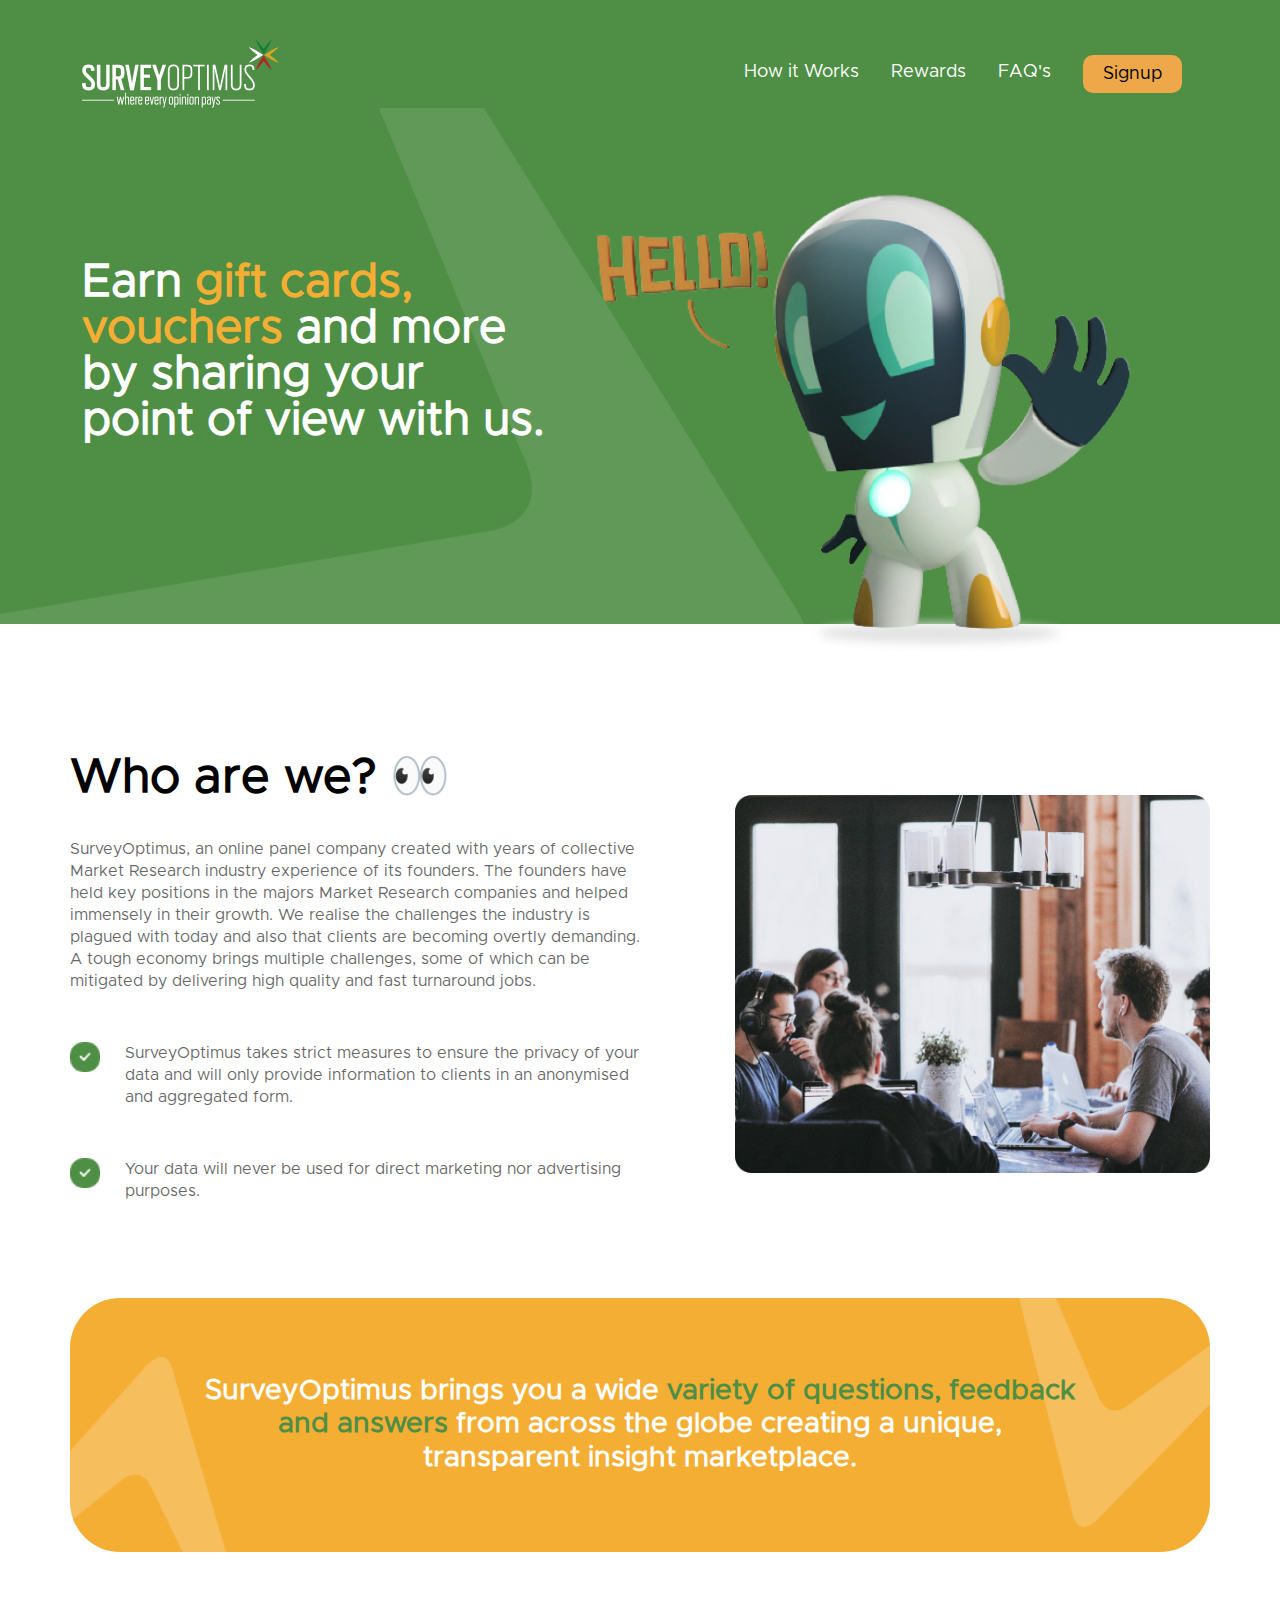
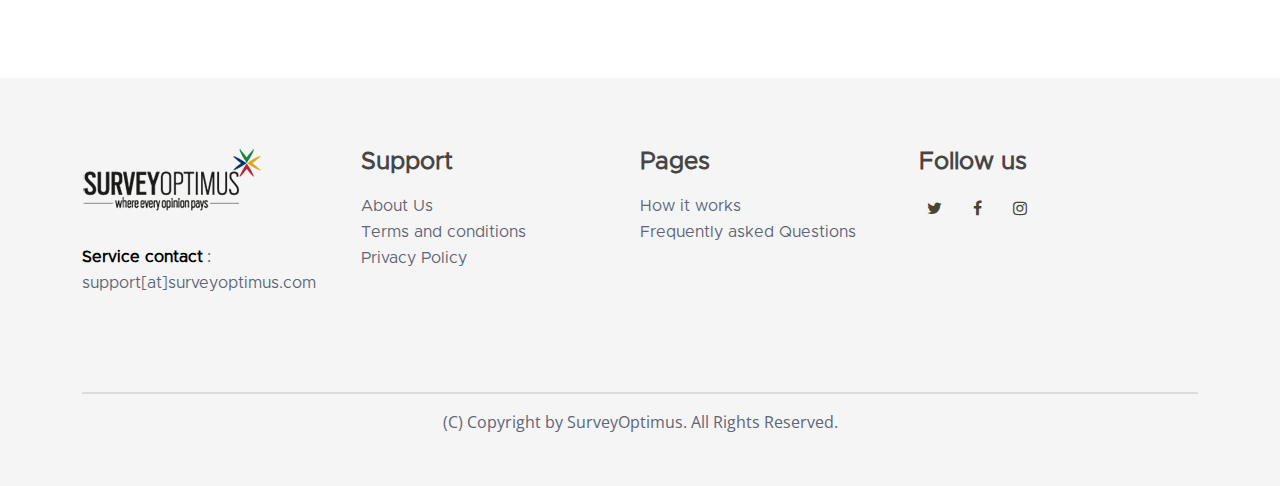
==== commit 6a62233b: "Initial commit" ====
--- a/About.html
+++ b/About.html
@@ -91,7 +91,7 @@
     </div>
 
     <div class="container globalVerticalPadding">
-        <div class="row align-items-center justify-content-between">
+        <div class="row align-items-center justify-content-between" style="margin-bottom: 40px;">
             <div class="col-md-12 col-lg-6">
                 <div class="text-container  AboutTextContainer">
                     <h2 class="responsiveTitle1" style="color: #010101; font-weight: 600; font-size: 48px;">Who are we?
--- a/css/styles.css
+++ b/css/styles.css
@@ -42,11 +42,11 @@
 /**************************/
 
 
-/* @font-face {
-	font-family: "Metropolis";
+@font-face {
+	font-family: "MetropolisBold";
 	src: url("../fonts/metropolis/Metropolis-Bold.otf") format("opentype");
 	font-weight: bold;
-} */
+}
 
 @font-face {
     font-family: "Metropolis";
@@ -494,11 +494,7 @@
 }
 
 
-/* .navbar .nav-item.dropdown.show .nav-link,
-.navbar .nav-item .nav-link:hover,
-.navbar .nav-item .nav-link.active {
-	color: #6168ff;
-} */
+
 
 
 /* Dropdown Menu */
@@ -597,9 +593,7 @@
 }
 
 
-/* .header4 .container .row{
-	width: 1440px;
-} */
+
 
 .header4 .container .text-container .surveyoptimus {
     width: 500px;
@@ -607,46 +601,27 @@
 }
 
 .header4 .container .text-container .SurveyOptimusImg1 {
-    /* width: 500px; */
-    /* width: 100%; */
-    /* height: 100%; */
+    
     font-size: 18px;
 }
 
-.newHeader {
-    /* height: 85vh; */
-    /* height: 760px; */
-    /* padding: 50px; */
-    /* margin-top: -40px; */
-    /* left: 300px; */
-    /* background-size: cover;
-    background-image: url("../images/MicrosoftTeams-image44.png");
-    background-size: auto;
-    background-repeat: no-repeat; */
-}
+
 
 .pagePadding {
     padding: 0px 120px;
 }
 
 
-/* .header .container .row{
-	margin-top: -70px;
-} */
+
 
 .mindBlowText {
     /* max-width: 70%; */
     font-family: "Metropolis";
-}
-
-/* .header h1 {
-    font-family: 'Metropolis';
-    font-style: normal;
-    font-weight: 500;
-    font-size: 46px;
-    line-height: 50px;
-    color: #FFFFFF;
-} */
+    font-size: 62px;
+    line-height: 63px;
+}
+
+
 
 h1 .text-yellow {
     color: #d8b24a;
@@ -658,14 +633,13 @@
 .p-large {
     margin-top: 50px;
     margin-bottom: 80px;
-    /* margin-bottom: 2.75rem; */
+   
     font-family: 'Metropolis';
     font-style: normal;
     font-weight: 400;
     font-size: 16px;
     line-height: 22px;
-    /* width: 48px;
-height: 66px; */
+    
     top: 440px;
     left: 160px;
     color: #FFFFFF;
@@ -692,11 +666,7 @@
 }
 
 
-/* .container .text-container{
-	height: 613px;
-	padding-top: 8rem;
-	
-} */
+
 
 
 /***************
@@ -716,10 +686,7 @@
 }
 
 
-/* 
-.login-page .container{
-	width: 1440px;
-} */
+
 
 .form-right i {
     font-size: 100px;
@@ -739,32 +706,28 @@
 
 .SurveyOptimusImg {
     height: 110px;
-    /* left: 160px; */
+   
     top: 886px;
     font-family: 'Metropolis';
     font-style: normal;
     font-weight: 600;
     font-size: 16px;
     line-height: 5px;
-    /* or 120% */
+   
     color: #2F2F2F;
 }
 
 .SurveyOptimusImg1 {
-    /* width: 100px; */
-    /* width: 594px; */
+    
     height: 210px;
-    /* left: 160px; */
+   
     top: 1159px;
     background-color: #d1d34b;
     border-radius: 18.5625px;
 }
 
 
-/* .btn-black .btn-blue{
-	padding: clamp(5.0275rem, 8.3775rem + 4.5833vw, 3rem) !important;
-
-} */
+
 
 .submitBtn {
     width: 100%;
@@ -772,13 +735,9 @@
     flex-direction: row;
     justify-content: space-around;
     align-items: center;
-    /* padding: 24px 32px; */
+   
     gap: 16px;
-    /* position: absolute;
-width: 198px;
-height: 72px;
-left: 855px;
-top: 1396px; */
+   
 }
 
 .btn-blue {
@@ -800,13 +759,13 @@
     background-color: #000000;
     color: white;
     border-radius: 10px;
-    /* padding: 24px 32px 24px 32px; */
+    
 }
 
 .btn-solid {
-    /* width: 198px; */
+    
     font-size: 20px;
-    /* height: 72px; */
+   
     background-color: #4F8F45;
     color: white;
     border-radius: 10px;
@@ -819,33 +778,15 @@
     flex-direction: row;
     justify-content: center;
     align-items: center;
-    /* padding: 24px 32px; */
+   
     gap: 16px;
-    /* position: absolute;
-	width: 198px;
-	height: 72px;
-	left: 855px;
-	top: 1396px; */
-}
-
-
-/* .submitBtn .btn-blue{
-	background: #4868AD;
-	border-radius: 10px;
-	gap: 16px;
-	color: #fff;
-	padding: 24px, 32px, 24px, 32px;
-} */
-
-
-/* .submitBtn .btn-primary{
-	background: #000000;
-	border-radius: 10px;
-	border: #000000;
-	padding: 24px, 32px, 24px, 32px;
-	gap: 16px;
-	color: #fff;
-} */
+  
+}
+
+
+
+
+
 
 .form-control {
     border: none;
@@ -860,12 +801,10 @@
 ***********/
 
 .content {
-    /* margin-top: 8rem;
-	padding-top: 8rem; */
-    /* padding-bottom: 5rem; */
+   
     text-align: center;
     background: #F2F2F2;
-    /* padding: 8rem 26rem; */
+    
 }
 
 .display-3 {
@@ -894,7 +833,7 @@
     padding-top: 8rem;
     padding-bottom: 5rem;
     text-align: center;
-    /* background-color: #f6f7f9; */
+  
     font-family: 'Metropolis';
     font-style: normal;
     font-weight: 600;
@@ -915,7 +854,7 @@
 }
 
 .Survey h3 {
-    /* width: 1200px; */
+   
     height: 66px;
     left: 419px;
     top: 3746px;
@@ -924,7 +863,7 @@
     font-weight: 400;
     font-size: 16px;
     line-height: 22px;
-    /* or 138% */
+   
     text-align: center;
     color: #000000;
     opacity: 0.6;
@@ -1251,7 +1190,6 @@
 /************************/
 
 
-/*     Testimonials     */
 
 
 /************************/
@@ -1324,13 +1262,6 @@
 }
 
 
-/********************/
-
-
-/*     Pricing     */
-
-
-/********************/
 
 .cards-2 {
     padding-top: 5rem;
@@ -1400,13 +1331,6 @@
 }
 
 
-/**********************/
-
-
-/*     Invitation     */
-
-
-/**********************/
 
 .basic-2 {
     padding-top: 3rem;
@@ -1476,12 +1400,7 @@
 /******************/
 
 
-/* .footer {
-	position: relative;
-	padding-top: 8.75rem;
-	padding-bottom: 7.5rem;
-	text-align: center;
-} */
+
 
 footer .container .row {}
 
@@ -1506,74 +1425,17 @@
 }
 
 
-/* .footer .decoration-city {
-	position: absolute;
-	bottom: 0;
-	left: 0;
-}
-
-.footer div[class*="col"] {  
-	
-	position: relative;
-}
-
-.footer h4 {
-	margin-bottom: 2rem;
-}
-
-.footer .fa-stack {
-	width: 2em;
-	margin-bottom: 1.25rem;
-	margin-right: 0.375rem;
-	font-size: 1.5rem;
-}
-
-.footer .fa-stack .fa-stack-1x {
-    color: #222222;
-	transition: all 0.2s ease;
-}
-
-.footer .fa-stack .fa-stack-2x {
-	color: #ffffff;
-	transition: all 0.2s ease;
-}
-
-.footer .fa-stack:hover .fa-stack-1x {
-	color: #ffffff;
-}
-
-.footer .fa-stack:hover .fa-stack-2x {
-    color: #222222;
-} */
-
-
-/*********************/
-
-
-/*     Copyright     */
-
-
-/*********************/
-
-
-/* .copyright {
-	padding-top: 1.75rem;
-	border-top: 1px solid #d0dae2;
-	text-align: center;
-}
-
-.copyright a {
-	text-decoration: none;
-}
-
-.copyright .list-unstyled,
-.copyright .statement {
-	opacity: 0.7;
-}
-
-.copyright .list-unstyled li {
-	margin-bottom: 0.75rem;
-} */
+
+
+
+
+
+
+
+
+
+
+
 
 
 /******************************/
@@ -1680,15 +1542,7 @@
 /* Min-width 768px */
 
 @media (min-width: 768px) {
-    /* Header */
-    /* .header {
-		padding-top: 122px;
-	} */
-    /* .header h1 {
-        font-size: 2.75rem;
-        line-height: 3.5rem;
-    } */
-    /* end of header */
+   
     .Survey h3 {
         width: 0;
     }
@@ -1701,14 +1555,12 @@
         margin-right: 3rem;
         vertical-align: top;
     }
-    /* end of details 2 */
-    /* Contact */
+   
     .form-1 .list-unstyled li {
         display: inline-block;
         margin-right: 1rem;
     }
-    /* end of contact */
-    /* Extra Pages */
+    
     .ex-basic-1 .text-box {
         padding: 1.75rem 2rem 0.875rem 2rem;
     }
@@ -1716,28 +1568,7 @@
 }
 
 
-/* end of min-width 768px */
-
-
-/* 
-@media (max-width: 950px) {
-    .newHeader {
-        height: 900px;
-        padding: 20px;
-    }
-    .top-nav2 {
-        padding: 20px !important;
-    }
-    .btn-groups .btn-blue {
-        padding: 0px 10px;
-        width: 100px;
-    }
-    .btn-groups .btn-black {
-        padding: 0px 10px;
-        width: 100px;
-        height: 50px;
-    }
-} */
+
 
 
 /* Min-width 992px */
@@ -1805,10 +1636,9 @@
         margin-top: 0;
         margin-left: 1rem;
     }
-    /* end of navigation */
-    /* Header */
+ 
     .header {
-        /* padding-top: 13rem; */
+       
         text-align: left;
     }
     .header .text-container {
@@ -1858,8 +1688,7 @@
     .rounded-xl img,
     .rounded-xl>.plyr {
         border-radius: 20px !important;
-        /* opacity: 0.1; */
-        /* background-color: #F4AE34 !important; */
+       
     }
     /* Details 1 */
     .basic-1 .image-container {
@@ -1871,9 +1700,7 @@
     .basic-1 h2 {
         width: 23rem;
     }
-    /* end of details 1 */
-    /* Details Modal */
-    /* Stops body and navbar shift on modal open */
+    
     body.modal-open {
         overflow-y: scroll !important;
         padding-right: 0 !important;
@@ -1881,7 +1708,7 @@
     body.modal-open .navbar {
         padding-right: 0 !important;
     }
-    /* end of stops body and navbar shift on modal open */
+    
     .modal {
         padding-right: 0 !important;
     }
@@ -1893,8 +1720,7 @@
     .modal-content .image-container {
         margin-bottom: 0;
     }
-    /* end of details modal */
-    /* Details 2 */
+   
     .counter .text-container {
         margin-bottom: 0;
     }
@@ -1902,8 +1728,7 @@
         display: inline-block;
         vertical-align: top;
     }
-    /* end of details 2 */
-    /* Projects */
+    
     .filter .button {
         margin-right: 0.25rem;
         margin-left: 0.25rem;
@@ -1918,8 +1743,7 @@
         margin-left: 0.625rem;
         vertical-align: top;
     }
-    /* end of projects */
-    /* Testimonials */
+   
     .slider-1 .swiper-container {
         width: 92%;
     }
@@ -1946,8 +1770,7 @@
     .slider-1 .testimonial-image {
         margin-right: 1.125rem;
     }
-    /* end of testimonials */
-    /* Pricing */
+   
     .cards-2 .card {
         display: inline-block;
         width: 298px;
@@ -1957,20 +1780,17 @@
         margin-right: 1rem;
         margin-left: 1rem;
     }
-    /* end of pricing */
-    /* Invitation */
+   
     .basic-2 .text-container {
         padding: 8rem;
     }
-    /* end of invitation */
-    /* Footer */
+   
     .footer h4 {
         width: 46rem;
         margin-right: auto;
         margin-left: auto;
     }
-    /* end of footer */
-    /* Copyright */
+   
     .copyright {
         text-align: left;
     }
@@ -1981,8 +1801,7 @@
     .copyright .statement {
         text-align: right;
     }
-    /* end of copyright */
-    /* Extra Pages */
+   
     .ex-cards-1 .card {
         display: inline-block;
         width: 296px;
@@ -1996,170 +1815,10 @@
 }
 
 
-/* end of min-width 992px */
-
-
-/* Min-width 1200px */
-
-
-/* 
-@media (min-width: 1200px) {
-    .navbar4 .navbar-expand-lg {
-        justify-content: space-evenly;
-    }
-    .display-3 {
-        font-family: 'Metropolis';
-        text-align: center;
-        font-style: normal;
-        font-weight: 400;
-        font-size: 16px;
-        line-height: 22px;
-        color: #000000;
-        opacity: 0.6;
-    }
-
-    .MindblowingContainer {
-        height: 700px;
-        background: #EDF4EC;
-        overflow: hidden;
-        background-image: url("../images//MicrosoftTeams-bakgroundmind.png");
-    }
-    .MindblowingContainer .container .MindblowingImag img {
-        margin-top: 10rem;
-        top: 3037px;
-        left: 160px;
-    }
-
-    .MindblowingContainer .container .row {
-        padding-top: 0px;
-        margin-top: 0px;
-    }
-    .globalPadding1 {
-        padding: 8rem 13rem;
-    }
-
-    .header .image-container img {
-        top: 0px;
-        left: 200px;
-        max-width: none;
-    }
-
-    .cards-1 .card {
-        width: 342px;
-    }
-    .cards-1 .card:nth-of-type(3n+2) {
-        margin-right: 2.5rem;
-        margin-left: 2.5rem;
-    }
-
-    .basic-1 .image-container {
-        margin-right: 3.5rem;
-    }
-    .basic-1 .text-container {
-        margin-left: 2.75rem;
-    }
-
-    .modal-content {
-        padding-right: 2rem;
-        padding-left: 2rem;
-    }
-
-    .counter {
-        overflow: hidden;
-        padding-top: 9rem;
-    }
-    .counter .image-container {
-        position: relative;
-    }
-    .counter .image-container img {
-        position: absolute;
-        top: -60px;
-        left: 30px;
-        width: 900px;
-        max-width: none;
-    }
-    .filter .grid {
-        max-width: 1120px;
-    }
-    .slider-1 .swiper-button-prev {
-        left: -24px;
-    }
-    .slider-1 .swiper-button-next {
-        right: -24px;
-    }
-    .cards-2 .card {
-        width: 342px;
-    }
-    .cards-2 .card:nth-of-type(3n+2) {
-        margin-right: 2.5rem;
-        margin-left: 2.5rem;
-    }
-    .basic-2 .text-container {
-        padding: 8rem 12rem;
-    }
-
-    .form-1 form {
-        width: 860px;
-        margin-right: auto;
-        margin-left: auto;
-    }
-
-    .footer .decoration-circles {
-        left: 0;
-    }
-    .widget .navsocial li a {
-        display: block;
-        padding: 0;
-        color: #464632;
-        width: 30px;
-        height: 30px;
-        text-align: center;
-        line-height: 30px;
-        border-radius: 50%;
-        background: 0 0;
-    }
-    .widget .navsocial a i {
-        color: #464632;
-        width: 30px;
-        height: 30px;
-        text-align: center;
-        line-height: 30px;
-        border-radius: 50%;
-        background: 0 0;
-    }
-    .widget .navsocial a i:hover {
-        background-color: #6c757d;
-    }
-    .widget ul li a {
-        list-style-type: none;
-        text-decoration: none;
-        list-style: none;
-    }
-    .widget ul li a:hover {
-        color: #dc3545;
-    }
-    .footer-copy {
-        border-top: 1px solid #000;
-        padding: 15px 0;
-        text-align: center;
-    }
-    .aboutFooter {
-        background-color: #eaeaea;
-    }
-    .bg-light {
-        font-family: "Metropolis";
-    }
-    .ex-cards-1 .card {
-        width: 336px;
-    }
-    .ex-cards-1 .card:nth-of-type(3n+2) {
-        margin-right: 2.875rem;
-        margin-left: 2.875rem;
-    }
-} */
-
-
-/* end of min-width 1200px */
+
+
+
+
 
 
 /******************
@@ -2212,165 +1871,8 @@
 }
 
 
-/* @media (max-width: 430px) {
-    .downloadApp .downloadAppIcon {
-        margin-top: 20px;
-        align-items: center;
-    }
-    .downloadAppIcon {
-        width: 160px;
-    }
-} */
-
-
-/* @media (max-width: 400px) {
-    .mindBlowText {
-        font-family: 'Metropolis';
-        font-style: normal;
-        font-weight: 600;
-        font-size: 50px !important;
-        line-height: 50px !important;
-        color: #595959;
-    }
-
-    .responsiveDescription {
-        max-width: 100% !important;
-    }
-
-    .form-check .form-check-input {
-        width: 90px;
-        height: 18px;
-    }
-    .ImageContainer img {
-        width: 100%;
-    }
-    .container .row .text-container img {
-        width: 450px;
-        margin-top: 40px;
-    }
-    #JoinAndEarnTitle {
-        font-size: 32px;
-        line-height: 50px !important;
-    }
-    .responsiveTitle {
-        font-size: 32px;
-         }
-} */
-
-
-/* @media (max-width: 350px) {
-    ul li a {
-        font-size: 12px;
-    }
-    .container .row .text-container img {
-        width: 250px;
-        margin-top: 40px;
-    }
-    figure img {
-        width: 300px;
-    }
-    .submitBtn {
-        align-items: center;
-    }
-    .submitBtn .btn-blue {
-        display: flex;
-        padding: 10px;
-        width: 200px;
-    }
-} */
-
-
-/* @media (max-width: 300px) {
-    .container .row .text-container img {
-        width: 250px;
-        margin-top: 40px;
-    }
-    .MindblowingContainer .container .row .MindblowingImag {
-        width: 50px;
-        margin-top: 40px;
-    }
-} */
-
-
-/* 
-@media (max-width:550px) {
-    .container .joinText {
-        font-size: 32px;
-        padding: 0 40px;
-    }
-    .container .communitText {
-        padding: 0 40px;
-    }
-    .ImageContainer img {
-        padding: 0 40px;
-    }
-    form {
-        padding: 0 40px;
-        padding-top: 40px;
-    }
-    .mindBlownContainer .container {
-        display: flex;
-        flex-direction: column;
-    }
-    .bg-light .container .row {
-        padding: 0px 40px;
-    }
-    .ImageContainer {
-        max-width: 100%;
-    }
-    .mindBlownContainer .container .mindBlowText {
-        padding-top: 50px;
-    }
-    .widget {
-        margin-top: 20px;
-    }
-    .AboutTextContainer {
-        text-decoration: none;
-        list-style-type: none;
-        font-family: 'Metropolis';
-        font-weight: 500;
-        font-size: 22px;
-        line-height: 30px;
-        max-width: 50%;
-        color: #010101;
-        opacity: 0.6;
-    }
-    .header .row .image-container {
-        display: none;
-    }
-    .header44 {
-        height: 800px;
-    }
-    .content {
-        margin-top: -30px;
-    }
-    .text-container .p-large {
-        padding: 0px 20px;
-        text-align: left;
-    }
-    .container .row .text-container img {
-        width: 300px;
-        margin-top: 40px;
-    }
-    .MindblowingContainer .container .row .MindblowingImag {
-        padding-left: 40px;
-        align-items: center;
-    }
-    .MindblowingContainer .container .row .image-container img {
-        padding: 40px;
-        align-items: center;
-    }
-    .Survey {
-        padding: 50px 40px;
-    }
-} */
-
-
-/* @media (min-width: 576px) {
-    .widget .newsletter-wrapper .mc_embed_signup2 {
-        margin-bottom: 40px;
-    }
-} */
+
+
 
 .content-wrapper {
     flex-grow: 1;
@@ -2440,9 +1942,7 @@
 
 .newHeader {
     color: white;
-    /* display: flex; */
-    /* justify-content: center; */
-    /* align-items: center; */
+  
     background-color: #103462;
     background-image: url("../images/headerArrowBackground.svg");
     background-size: 45%;
@@ -2454,13 +1954,10 @@
 h3 {
     color: inherit;
     text-align: left;
-    /* margin-bottom: 52px; */
-}
-
-
-/* .newHeader {
-    height: 860px;
-} */
+   
+}
+
+
 
 #headerTitleAccent {
     color: #F4AE34;
@@ -2473,11 +1970,7 @@
 }
 
 .newHeaderImageContainer {
-    /* margin-left: 10rem;
-    max-width: 640px;
-    width: 500px;
-    flex-grow: 1;
-    min-width: 40%; */
+   
     display: flex;
     object-fit: cover;
     overflow: hidden;
@@ -2487,31 +1980,13 @@
 }
 
 
-/* .newHeaderImageContainer img { */
-
-
-/* position: relative; */
-
-
-/* scale: 1.2; */
-
-
-/* top: -2rem; */
-
-
-/* width: 100%;
-    height: 100%; */
-
-
-/* } */
+
 
 
 /***********About Style**********/
 
 .newHeaderImageContainer1 {
-    /* max-width: 640px;
-	
-	width: 500px; */
+    
     flex-grow: 1;
     min-width: 40%;
     display: flex;
@@ -2520,21 +1995,14 @@
 }
 
 .newHeaderImageContainer1 img {
-    /* position: relative; */
-    /* scale: 1.2; */
-    /* top: -2rem; */
+   
     width: 100%;
     height: 100%;
 }
 
 .mindBlowText {
     font-family: 'Metropolis';
-    /* font-style: normal; */
-    /* font-weight: 600; */
-    font-weight: bolder;
-    font-size: 50px;
-    /* line-height: 63px; */
-    /* or 102% */
+   
     color: #595959;
 }
 
@@ -2552,14 +2020,11 @@
     font-family: 'Metropolis';
     line-height: normal;
     font-size: 46px;
-    /* font-size: 50px; */
+   
     font-weight: 650;
-    /* line-height: 75px !important; */
+   
     color: #fff;
-    /* font-size: clamp(2.0275rem, 0.3775rem + 2.5833vw, 3rem) !important; */
-    /* line-height: calc(1.2 * clamp(2.0275rem, 0.3775rem + 4.5833vw, 3rem)); */
-    /* margin-bottom: calc(.2 * (0.3775rem + 4.5833vw)) !important; */
-    /* max-width: 96%; */
+   
 }
 
 .responsiveTitleWorks {
@@ -2567,11 +2032,9 @@
     font-family: 'Metropolis';
     font-size: 48px;
     font-weight: 600;
-    /* line-height: 55px !important; */
+  
     color: #2F2F2F;
-    /* font-size: clamp(2.0275rem, 0.3775rem + 4.5833vw, 3rem) !important; */
-    /* line-height: calc(1.2 * clamp(2.0275rem, 0.3775rem + 4.5833vw, 3rem)); */
-    /* margin-bottom: calc(.2 * (0.3775rem + 4.5833vw)) !important; */
+    
     max-width: 100%;
 }
 
@@ -2586,8 +2049,7 @@
     font-style: normal;
     font-weight: 400;
     font-size: 12px;
-    /* line-height: 22px; */
-    /* or 138% */
+  
     color: #010101;
     opacity: 0.6;
 }
@@ -2628,47 +2090,33 @@
 }
 
 
-/* .checkbox > input:active {
-    border: 2px solid white;
-} */
 
 
 /***********Input Check Style End*******************/
 
 .responsiveDescription1 {
-    /* font-family: Metropolis;
-
-font-weight: 400;
-
-font-size: 16px;
-
-line-height: 22px;
-
-align-items: Center; */
-    /* padding: 0px 380px !important; */
+    
     font-family: 'Metropolis';
     font-style: normal;
     font-weight: 400;
     font-size: 18px;
     line-height: 22px;
-    /* or 138% */
+  
     text-align: center;
     color: #000000;
     opacity: 0.6 !important;
 }
 
 .responsiveDescription {
-    /* margin-left: 70px; */
+   
     font-family: 'Metropolis';
     font-weight: 400;
-    /* padding: 0px 70px; */
+   
     color: #010101;
     font-size: 16px;
     line-height: 22px !important;
     margin-top: 40px;
-    /* font-size: clamp(1rem, 0.653rem + .961vw, 1.375rem) !important; */
-    /* line-height: calc(1.2 * clamp(1rem, 0.653rem + .961vw, 1.375rem)) !important; */
-    /* margin-bottom: calc( .4 * (0.3775rem + 4.5833vw)) !important; */
+   
     opacity: 0.6;
     max-width: 96%;
 }
@@ -2680,8 +2128,7 @@
     font-size: 18px;
     line-height: 22px !important;
     margin-top: 40px;
-    /* font-size: clamp(1rem, 0.653rem + .961vw, 1.375rem) !important; */
-    /* line-height: calc(1.2 * clamp(1rem, 0.653rem + .961vw, 1.375rem)) !important; */
+    
     margin-bottom: calc( .4 * (0.3775rem + 4.5833vw)) !important;
     opacity: 0.6;
     max-width: 100%;
@@ -2694,9 +2141,7 @@
     font-size: 18px;
     line-height: 22px !important;
     margin-top: 40px;
-    /* font-size: clamp(1rem, 0.653rem + .961vw, 1.375rem) !important; */
-    /* line-height: calc(1.2 * clamp(1rem, 0.653rem + .961vw, 1.375rem)) !important; */
-    /* margin-bottom: calc( .4 * (0.3775rem + 4.5833vw)) !important; */
+    
     opacity: 0.6;
     max-width: 100%;
 }
@@ -2704,16 +2149,13 @@
 .responsiveDescription3 {
     font-family: Metropolis;
     font-weight: 400;
-    /* padding: 0px 50px; */
+  
     color: #010101;
     font-size: 18px;
     line-height: 22px !important;
-    /* margin-top: 40px; */
-    /* font-size: clamp(1rem, 0.653rem + .961vw, 1.375rem) !important; */
-    /* line-height: calc(1.2 * clamp(1rem, 0.653rem + .961vw, 1.375rem)) !important; */
-    /* margin-bottom: calc( .4 * (0.3775rem + 4.5833vw)) !important; */
+    
     opacity: 0.6;
-    max-width: 80%;
+    max-width: 59%;
 }
 
 .responsiveDescription2 {
@@ -2721,34 +2163,30 @@
     font-weight: 400;
     color: #FFFFFF;
     font-size: 16px;
-    /* line-height: 32px !important; */
-    /* margin-top: 40px; */
-    /* font-size: clamp(1rem, 0.653rem + .961vw, 1.375rem) !important; */
-    /* line-height: calc(1.2 * clamp(1rem, 0.653rem + .961vw, 1.375rem)) !important; */
-    /* margin-bottom: calc( .4 * (0.3775rem + 4.5833vw)) !important; */
+
     opacity: 0.6;
     max-width: 100%;
 }
 
 .downloadAppIcon {
     margin-right: 20px;
-    /* width: 220px; */
+   
     width: 150px;
 }
 
 .downloadAppIconGet {
     margin-right: 20px;
-    /* width: 200px; */
-    width: 130px;
+   
+    width: 140px;
 }
 
 .surveyDesc {
     text-decoration: none;
     list-style-type: none;
     font-family: 'Metropolis';
-    font-weight: 500;
-    font-size: 22px;
-    line-height: 30px;
+    font-weight: 400;
+    font-size: 16px;
+    line-height: 22px;
     max-width: 100%;
     color: #010101;
     opacity: 0.6;
@@ -2759,25 +2197,25 @@
     list-style-type: none;
     font-family: 'Metropolis';
     font-weight: 500;
-    font-size: 20px;
+    font-size: 16px;
     line-height: 1.2;
     color: #010101;
     opacity: 0.6;
 }
 
-/* .surveyDesc1 {
-    font-weight: 600;
-    font-size: 28px;
-    line-height: 38px;
-    color: #010101;
-} */
+.paragraphAbout p {
+    font-size: 16px !important;
+    font-weight: 400 !important ;
+    line-height: 22px !important;
+}
+
 
 
 /* ---------------- */
 
 .TitleAccent1 {
     color: #4F8F45;
-    /* font-size: 50px; */
+   
 }
 
 .TitleAccent {
@@ -2789,7 +2227,7 @@
 
 .mindBlownContainer {
     background-color: #EDF4EC;
-    /* background-image: url("../images/ArrowDark.svg"); */
+    background-image: url("../images/ArrowDark.svg");
     background-repeat: no-repeat;
     background-position: bottom right;
 }
@@ -2805,7 +2243,7 @@
 
 .globalPadding {
     padding: 8rem 10rem;
-    /* padding-bottom: 0; */
+   
 }
 
 .gifDesktop {
@@ -2817,7 +2255,7 @@
 }
 
 ::-webkit-input-placeholder {
-    /* Edge */
+   
     color: #000000 !important;
 }
 
@@ -2834,319 +2272,20 @@
 }
 
 .newHeaderContentContainer {
-    /* margin-top: 5rem; */
+    
     font-size: 40px;
     line-height: 50px !important;
 }
 
 
-/* .newHeader {
-    height: 950px;
-} */
-
-
-/* 
-@media (max-width: 1500px) {
-    .containerFaq .card-text1 {
-
-        color: white;
-        font-weight: 700;
-
-        padding-bottom: 0;
-        font-size: 10px;
-        line-height: 48px;
-    }
-    .newHeaderContentContainer {
-
-        font-size: 40px;
-        line-height: 50px !important;
-    }
-
-    .responsiveTitle {
-        font-size: 45px;
-
-    }
-} */
-
-
-/* @media (max-width: 1200px) {
-    .newHeaderContentContainer {
-        font-size: 40px;
-        line-height: 50px !important;
-    }
-    .form-check .form-check-input {
-        width: 90px;
-        height: 18px;
-    }
-    .navbar a i {
-        display: none;
-    }
-    .navbar .container a i {
-        display: none;
-    }
-    .responsiveDescription3 {
-        max-width: 75%;
-    }
-} */
-
-
-/* 
-@media (max-width: 985px) {
-    .newHeaderContentContainer {
-        font-size: 40px;
-        line-height: 50px !important;
-    }
-    .navbar .container a i {
-        display: flex;
-        flex-direction: row;
-        font-size: 30px;
-    }
-    .navbar a i {
-        display: flex;
-        flex-direction: row;
-        font-size: 30px;
-    }
-} */
-
-
-/* @media screen and (max-width: 830px) {
-    .containerFaq .card-text1 {
-        color: white;
-        text-align: center;
-        font-weight: 500;
-        padding-bottom: 0;
-        font-size: 22px !important;
-        line-height: 48px !important;
-    }
-} */
-
-
-/* 
-@media screen and (max-width: 900px) {
-    .newHeader {
-        margin-top: -120px !important;
-    }
-    .containerFaq .card-text1 .cardDescription {
-        color: #010101 !important;
-    }
-    .newHeaderContentContainer {
-        font-size: 40px;
-        line-height: 50px !important;
-    }
-    .menu-button-container {
-        display: flex;
-    }
-    .navbar .container a i {
-        display: flex;
-        flex-direction: row;
-        font-size: 30px;
-    }
-    .navbar a i {
-        display: flex;
-        flex-direction: row;
-        font-size: 30px;
-    }
-    .newHeaderImageContainer {
-        display: none;
-    }
-    .newHeaderContentContainer {
-        align-items: center;
-    }
-    .newHeaderContentContainer h1 {
-        text-align: left !important;
-    }
-} */
-
-
-/* 
-@media screen and (max-width: 980px) {
-    .RewardsContainer {
-        margin-top: 70px;
-    }
-    .newHeaderContentContainer h1 {
-        font-size: 40px;
-    }
-    .form-check-label {
-        font-size: 12px;
-    }
-    .responsiveDescription {
-        margin-top: 40px;
-        padding: 0px 30px;
-    }
-    .responsiveDescriptionAbout {
-        margin-top: 40px;
-    }
-    .ImageContainer img {
-        margin-top: 40px;
-    }
-} */
-
-
-/* 
-@media screen and (max-width: 767px) {
-    .newHeaderContentContainer {
-        font-size: 40px;
-        line-height: 50px !important;
-    }
-    .communitText {
-        max-width: 100%;
-    }
-    .form-check .form-check-input {
-        width: 90px;
-        height: 18px;
-    }
-    .gifDesktop {
-        display: none;
-    }
-    .gifMobile {
-        display: flex;
-    }
-    .navbar .container a i {
-        display: flex;
-        flex-direction: row;
-        font-size: 30px;
-    }
-    .navbar a i {
-        display: flex;
-        flex-direction: row;
-        font-size: 30px;
-    }
-    #JoinAndEarnTitle {
-        text-align: left;
-    }
-    .mindBlownContainer {
-        flex-direction: column;
-    }
-    .btn-groups {
-        justify-content: center;
-    }
-    .grid-container {
-        display: grid;
-        grid-template-columns: repeat(2, 1fr);
-    }
-    .grid-item {
-        text-align: center;
-    }
-} */
-
-
-/* 
-@media screen and (max-width: 600px) {
-    .form-check .form-check-input {
-        width: 90px;
-        height: 18px;
-    }
-    .navbar .container a i {
-        display: flex;
-        flex-direction: row;
-        font-size: 30px;
-    }
-    .navbar a i {
-        display: flex;
-        flex-direction: row;
-        font-size: 30px;
-    }
-    .gifDesktop {
-        display: none;
-    }
-    .gifMobile {
-        display: flex;
-    }
-} */
-
-
-/* @media screen and (max-width: 450px) {
-    .newHeaderContentContainer h1 {
-        font-size: 30px;
-    }
-    .responsiveDescription2 {
-        font-size: 18px;
-    }
-    .downloadApp .downloadAppIcon {
-        width: 150px;
-    }
-    .downloadApp .downloadAppIconGet {
-        width: 150px;
-    }
-    .btn-groups .btn-blue {
-        display: none;
-    }
-    .navbar .container a i {
-        display: flex;
-        flex-direction: row;
-        font-size: 30px;
-    }
-    .navbar a i {
-        display: flex;
-        flex-direction: row;
-        font-size: 30px;
-    }
-    .gifDesktop {
-        display: none;
-    }
-    .btn-groups {
-        display: flex;
-        flex-direction: column;
-    }
-
-} */
-
-
-/* 
-@media screen and (max-width: 475px) {
-    .btn-groups .btn-black {
-        padding: 0px 10px;
-        width: 100px;
-        height: 50px;
-        align-items: center;
-        text-align: center;
-    }
-    .gifDesktop {
-        display: none;
-    }
-    .mobielHandImage img {
-        width: 200px;
-    }
-    .navbar .container a i {
-        display: flex;
-        flex-direction: row;
-        font-size: 30px;
-    }
-    .navbar a i {
-        display: flex;
-        flex-direction: row;
-        font-size: 30px;
-    }
-    .containerFaq .card-text1 {
-        padding: 20px;
-        font-size: 0px;
-    }
-    .containerFaq .card-text1 .cardDescription {
-        background-color: white !important;
-        color: #000000;
-    }
-} */
-
-
-/* 
-@media screen and (max-width: 340px) {
-    .navbar .container a i {
-        display: flex;
-        flex-direction: row;
-        font-size: 30px;
-    }
-    .navbar a i {
-        display: flex;
-        flex-direction: row;
-        font-size: 30px;
-    }
-    .gifDesktop {
-        display: none;
-    }
-    .mobielHandImage img {
-        width: 200px;
-    }
-} */
+
+
+
+
+
+
+
+
 
 
 /* ----------- */
@@ -3194,24 +2333,20 @@
 .navbar4 {
     font-weight: 600;
     font-size: 0.875rem;
-    /* height: 760px; */
+    
     line-height: 0.875rem;
     box-shadow: 0 1px 6px 0 rgba(0, 0, 0, 0.10);
 }
 
 
-/* .navbar4 .navbar-nav {
-	
-	margin-bottom: 1.5rem;
-} */
+
 
 .navbar4 .nav-item .nav-link {
-    /* padding-top: 0.625rem;
-	padding-bottom: 0.625rem; */
+   
     font-size: 20px;
     color: #000000;
     text-decoration: none;
-    /* transition: all 0.2s ease; */
+   
 }
 
 .navbar4 .nav-item .btn-solid-lg {
@@ -3253,8 +2388,7 @@
 .social-icons {
     display: flex;
     flex-direction: row;
-    /* justify-content: space-evenly; */
-    /* border: 1px solid red; */
+   
     list-style-type: none;
     margin-left: 0;
     margin-right: rem;
@@ -3359,6 +2493,10 @@
     color: #dc3545;
 }
 
+.marginBottom105 {
+    margin-bottom: 105px;
+}
+
 @media (max-width: 992px) {
     .newHeader.globalVerticalPadding, .AboutHeader.globalVerticalPadding {
         padding: 50px 25px;
@@ -3367,9 +2505,15 @@
     h2 {
         font-size: 40px !important;
     }
+    .mindBlowText {
+        line-height: 1;
+    }
 }
 
 @media screen and (max-width: 767px) {
+    .responsiveDescription3 {
+        max-width: 80%;
+    }
     .gifMobile {
         display: flex;
     }
@@ -3414,6 +2558,7 @@
 }
 
 @media screen and (max-width: 400px) {
+
     .top-nav.globalVerticalPadding, .top-nav1.globalVerticalPadding, .top-nav2.globalVerticalPadding{
         padding: 12px;
     }
--- a/css/about.css
+++ b/css/about.css
@@ -1,37 +1,37 @@
 @font-face {
-    font-family: "Metropolis";
-    src: url("../fonts/metropolis/Metropolis-Regular.otf") format("opentype");
+  font-family: "Metropolis";
+  src: url("../fonts/metropolis/Metropolis-Regular.otf") format("opentype");
 }
 
 body,
 html {
-    width: 100%;
-    height: 100%;
-    font-family: "Metropolis", sans-serif !important;
+  width: 100%;
+  height: 100%;
+  font-family: "Metropolis", sans-serif !important;
 }
 
 body,
 p {
-    color: #5e6576;
-    font: 400 1rem/1.625rem "Open Sans", sans-serif;
+  color: #5e6576;
+  font: 400 1rem/1.625rem "Open Sans", sans-serif;
 }
 
 .navbar1 {
-    background-color: #4f8f45;
-    font-weight: 600;
-    font-size: 0.875rem;
-    line-height: 0.875rem;
+  background-color: #4f8f45;
+  font-weight: 600;
+  font-size: 0.875rem;
+  line-height: 0.875rem;
 }
 
 .header1 {
-    background-image: url("../images//MicrosoftTeams-imageAboutBackground.png");
-    /* height: 770px; */
-    /* padding-top: 0px; */
-    /* padding-bottom: 5rem; */
-    background-size: cover;
-    background-repeat: no-repeat;
-    /* background-color: #f6f7f9; */
-    /* font-family: "Metropolis";
+  background-image: url("../images//MicrosoftTeams-imageAboutBackground.png");
+  /* height: 770px; */
+  /* padding-top: 0px; */
+  /* padding-bottom: 5rem; */
+  background-size: cover;
+  background-repeat: no-repeat;
+  /* background-color: #f6f7f9; */
+  /* font-family: "Metropolis";
   font-style: normal;
   font-weight: 600;
   font-size: 46px;
@@ -39,58 +39,55 @@
 }
 
 .header2 {
-    background-color: #fff;
+  background-color: #fff;
 }
 
 .h2-large {
-    margin-bottom: 1.25rem;
-    color: #000;
-    /* position: absolute; */
-    width: 600px;
-    /* height: 144px; */
-    left: 160px;
-    top: 244px;
-    font-family: "Metropolis";
-    font-style: normal;
-    font-weight: 500;
-    font-size: 40px;
-    line-height: 48px;
-    /* or 104% */
-    font-weight: 600;
-    font-size: 46px;
-    line-height: 48px;
+  margin-bottom: 1.25rem;
+  color: #000;
+  /* position: absolute; */
+  width: 600px;
+  /* height: 144px; */
+  left: 160px;
+  top: 244px;
+  font-family: "Metropolis";
+  font-style: normal;
+  font-weight: 500;
+  font-size: 40px;
+  line-height: 48px;
+  /* or 104% */
+  font-weight: 600;
+  font-size: 46px;
+  line-height: 48px;
 }
 
 .header2 .text-container {
-    padding-top: 0;
-    margin-top: 0;
-}
-
+  padding-top: 0;
+  margin-top: 0;
+}
 
 /* .text-container .text-start{
   
 } */
 
-
 .container .text-container .responsiveTitle {
-    margin-bottom: 1.25rem;
-    color: #fff;
-    /* position: absolute; */
-    /* width: 600px; */
-    /* height: 144px; */
-    left: 160px;
-    top: 244px;
-    font-family: "Metropolis";
-    font-style: normal;
-    font-weight: 500;
-    font-size: 40px;
-    font-weight: 600;
+  margin-bottom: 1.25rem;
+  color: #fff;
+  /* position: absolute; */
+  /* width: 600px; */
+  /* height: 144px; */
+  left: 160px;
+  top: 244px;
+  font-family: "Metropolis";
+  font-style: normal;
+  font-weight: 500;
+  font-size: 40px;
+  font-weight: 600;
 }
 
 .container .row .imgcontainer img {
-    width: 100%;
-}
-
+  width: 100%;
+}
 
 /* .containerFaqa{
     margin-top: 80px;
@@ -101,641 +98,536 @@
     
 } */
 
-
 /**********Faq Style*********/
 
 @media (max-width: 1199px) {
-    .image-container1 img {
-        /* margin-top: 5rem; */
-    }
+  .image-container1 img {
+    /* margin-top: 5rem; */
+  }
 }
 
 .Faq {
-    font-weight: 900 !important;
-    font-size: 58px;
-    font-family: 'Metropolis';
-    line-height: 50px;
-    text-align: center;
-}
-
-
-.HeaderTerms{
-    font-weight: 900 !important;
-    font-size: 58px;
-    font-family: 'Metropolis';
-    line-height: 50px;
-    text-align: center;
+  font-weight: 900 !important;
+  font-size: 58px;
+  font-family: "Metropolis";
+  line-height: 50px;
+  text-align: center;
+}
+
+.HeaderTerms {
+  font-weight: 900 !important;
+  font-size: 58px;
+  font-family: "Metropolis";
+  line-height: 50px;
+  text-align: center;
 }
 
 .FaqDesc {
-    padding-top: 20px;
-    font-family: 'Metropolis';
-    font-weight: 500;
-    font-size: 16px;
-    line-height: 22px;
-    text-align: center;
-}
-
-/* .bg-light{
-    margin-top: 122px;
-} */
-/* 
-.FaqFooter{
-    padding-top: 70px;
-} */
+  padding-top: 20px;
+  font-family: "Metropolis";
+  font-weight: 500;
+  font-size: 16px;
+  line-height: 22px;
+  text-align: center;
+}
 
 .image-container1 {
-    margin-top: -50px;
-    margin-bottom: 0px;
-}
-
-.SurveyOptimusDesc{
-    padding-top: 140px;
-}
-
-
-
+  margin-top: -50px;
+  margin-bottom: 0px;
+}
+
+.SurveyOptimusDesc {
+  padding-top: 140px;
+}
 
 .card-text1 {
-    color: white;
-    text-align: center;
-    font-weight: 700;
-    margin: 0 !important;
-}
-
-
-/* .header .container .row {
-    margin-top: -70px;
-} */
+  color: white;
+  text-align: center;
+  font-weight: 900;
+  margin: 0 !important;
+}
 
 .header .row .text-container .eyestext {
-    line-height: 55px;
-    font-size: 46px;
-    color: #000000;
-    font-family: Metropolis;
-    font-weight: 600;
+  line-height: 55px;
+  font-size: 46px;
+  color: #000000;
+  font-family: Metropolis;
+  font-weight: 600;
 }
 
 .cardDescription {
-    color: #4f8f45;
+  color: #4f8f45;
 }
 
 .header .row .surveyoptimus {
-    font-family: "Metropolis";
-    font-style: normal;
-    font-weight: 400;
-    margin-top: 0px;
-    font-size: 16px;
-    text-align: start;
-    line-height: 22px;
-    color: #000000;
-    opacity: 0.6;
+  font-family: "Metropolis";
+  font-style: normal;
+  font-weight: 400;
+  margin-top: 0px;
+  font-size: 16px;
+  text-align: start;
+  line-height: 22px;
+  color: #000000;
+  opacity: 0.6;
 }
 
 .header2 .text-container ul {
-    align-items: center;
-    text-align: center;
-    list-style-type: none;
+  align-items: center;
+  text-align: center;
+  list-style-type: none;
 }
 
 .header2 .text-container ul li .fa {
-    width: 30px;
-    align-items: center;
-    height: 30px;
-    padding: px 5px 5px 5px;
-    border-radius: 20px;
-    /* background-color: #4F8F45 !important; */
-    /* fill: #4F8F45 !important; */
-    color: white !important;
+  width: 30px;
+  align-items: center;
+  height: 30px;
+  padding: px 5px 5px 5px;
+  border-radius: 20px;
+
+  color: white !important;
 }
 
 .header2 .image-container .img-fluid {
-    margin-top: 90px;
-    width: 115.18px;
+  margin-top: 90px;
+  width: 115.18px;
 }
 
 @media (max-width: 400x) {
-    /* .AboutTextContainer{
+  /* .AboutTextContainer{
     margin-right: 0px;
 } */
-    .container .text-container {
-        width: 0px;
-        padding-left: 0px;
-    }
-
+  .container .text-container {
+    width: 0px;
+    padding-left: 0px;
+  }
 }
 
 @media (max-width: 300x) {
-    .header .newHeaderImageContainer img {
-        margin-top: 20px;
-    }
-    .header h1 {
-        font-size: 12px;
-    }
-
+  .header .newHeaderImageContainer img {
+    margin-top: 20px;
+  }
+  .header h1 {
+    font-size: 12px;
+  }
 }
 
 @media (max-width: 530px) {
-    .header .newHeaderImageContainer img {
-        margin-top: 20px;
-    }
-    .header {
-        margin-top: 0px !important;
-    }
-
-    /* .header .h1-large {
-    font-size: 26px;
-  } */
-    .header h1 {
-        font-style: normal;
-        font-family: 'Metropolis';
-        font-size: 30px !important;
-        font-weight: 650;
-        line-height: 50px !important;
-    }
+  .header .newHeaderImageContainer img {
+    margin-top: 20px;
+  }
+  .header {
+    margin-top: 0px !important;
+  }
+
+  .header h1 {
+    font-style: normal;
+    font-family: "Metropolis";
+    font-size: 30px !important;
+    font-weight: 650;
+    line-height: 50px !important;
+  }
 }
 
 @media (min-width: 1200px) {
-    .header .newHeaderImageContainer img {
-        margin-top: 20px;
-    }
-    /*  */
-}
-
+  .header .newHeaderImageContainer img {
+    margin-top: 20px;
+  }
+  /*  */
+}
 
 /*****************
 FAQ
 **********************/
 
 .globalPadding {
-    padding: 8rem 10rem;
-    padding-bottom: 0;
-}
-
-.navbar3 {
-    /* background: #f4ae34 !important; */
+  padding: 8rem 10rem;
+  padding-bottom: 0;
 }
 
 .navbar3 .nav-item .Faq {
-    background: #4f8f45;
+  background: #4f8f45;
 }
 
 .header3 {
-    padding-top: 0.5rem !important;
-    /* padding-bottom: 4rem !important; */
-    /* height: 327px; */
-    /* text-align: center; */
-    /* background-image: url("../images/MicrosoftTeams-imageFaqBackground.png"); */
-    background-repeat: no-repeat;
- background-size: cover;
-   
-    align-items: center;
-    
-    text-align: center;
-    background-image: url("../images/MicrosoftTeams-imageFaqBackground.png");
-    /* background: #F4AE34 !important; */
+  padding-top: 0.5rem !important;
+  background-repeat: no-repeat;
+  background-size: cover;
+
+  align-items: center;
+
+  text-align: center;
+  background-image: url("../images/MicrosoftTeams-imageFaqBackground.png");
 }
 
 .header4 {
-    background-color: #fff !important;
+  background-color: #fff !important;
 }
 
 .header4 .container .row .image-container {
-    margin-bottom: 50rem;
-    margin-top: -100px;
+  margin-bottom: 50rem;
+  margin-top: -100px;
 }
 
 .surveyoptimus .h2survey {
-    font-size: 20px;
-    font-family: "Metropolis";
+  font-size: 20px;
+  font-family: "Metropolis";
 }
 
 .header4 .text-container .text-black {
-    font-size: 20px;
-    font-family: "Metropolis";
-    color: #000 !important;
+  font-size: 20px;
+  font-family: "Metropolis";
+  color: #000 !important;
 }
 
 .header4 .container .row .text-container .text-black {
-    color: #000 !important;
-    margin-top: 40px;
+  color: #000 !important;
+  margin-top: 40px;
 }
 
 .text-black {
-    font-family: "Metropolis";
-    font-style: normal;
-    font-weight: 400;
-    margin-top: 0px;
-    font-size: 20px;
-    line-height: 24px;
-    text-align: start;
+  font-family: "Metropolis";
+  font-style: normal;
+  font-weight: 400;
+  margin-top: 0px;
+  font-size: 20px;
+  line-height: 24px;
+  text-align: start;
 }
 
 .accordion {
-    background-color: #fff !important;
-    margin-top: 122px;
+  background-color: #fff !important;
+  margin-top: 122px;
 }
 
 .collapse {
-    color: #2f2f2f;
+  color: #2f2f2f;
 }
 
 .accordion-button {
-    padding: 25px 25px;
-    color: #2f2f2f;
-    font-size: 20px;
-    font-weight: 600;
-    font-family: metropolis;
-    line-height: 24px;
-    background: #ffffff;
-    border: 1px solid #d9d9d9;
-    box-shadow: 0px 4px 28px rgba(16, 52, 98, 0.05);
-    border-radius: 18px;
+  padding: 25px 25px;
+  color: #2f2f2f;
+  font-size: 20px;
+  font-weight: 600;
+  font-family: metropolis;
+  line-height: 24px;
+  background: #ffffff;
+  border: 1px solid #d9d9d9;
+  box-shadow: 0px 4px 28px rgba(16, 52, 98, 0.05);
+  border-radius: 18px;
 }
 
 .accordion-wrapper .card-header {
-    margin-bottom: 0;
-    background: 0 0;
-    border: 0;
-    padding: 0.9rem 1.3rem 0.85rem;
+  margin-bottom: 0;
+  background: 0 0;
+  border: 0;
+  padding: 0.9rem 1.3rem 0.85rem;
 }
 
 .accordion-wrapper .card {
-    margin-bottom: 1.25rem;
+  margin-bottom: 1.25rem;
 }
 
 .accordion-wrapper .card-header button.collapsed {
-    color: #343f52;
+  color: #343f52;
 }
 
 .accordion-wrapper .card-header button,
 .collapse-link,
 .nav-tabs .nav-link {
-    font-size: 0.9rem !important;
+  font-size: 0.9rem !important;
 }
 
 .accordion-wrapper .card-header button.collapsed:before {
-    content: "\e92d";
+  content: "\e92d";
 }
 
 .accordion-wrapper .card-header button:before {
-    font-family: Unicons;
-    position: absolute;
-    left: 1.3rem;
-    content: "\e932";
-    font-size: 1.15rem;
-    font-weight: 400;
-    width: 1rem;
-    margin-top: -0.25rem;
-    margin-left: -0.3rem;
-    display: inline-block;
-    color: #3f78e0;
+  font-family: Unicons;
+  position: absolute;
+  left: 1.3rem;
+  content: "\e932";
+  font-size: 1.15rem;
+  font-weight: 400;
+  width: 1rem;
+  margin-top: -0.25rem;
+  margin-left: -0.3rem;
+  display: inline-block;
+  color: #3f78e0;
 }
 
 @media (min-width: 992px) {
-    .navbar-expand-lg {
-        flex-wrap: nowrap;
-        justify-content: flex-start;
-    }
-}
-
-@media (min-width: 1200px) {
-    /* .container {
-        max-width: 1440px;
-    } */
-}
-
-
-/* @media (min-width: 1400px)
-    {
-        .container, .container-lg, .container-md, .container-sm, .container-xl, .container-xxl {
-            max-width: 1440px;
-        }
-    }
-    @media (min-width: 1200px)
-    {
-        .container, .container-lg, .container-md, .container-sm, .container-xl {
-            max-width: 1140px;
-        }
-    }
-    @media (min-width: 992px)
-    {
-        .container, .container-lg, .container-md, .container-sm {
-            max-width: 960px;
-        }
-    }
-    @media (min-width: 768px)
-    {
-        .container, .container-md, .container-sm {
-            max-width: 720px;
-        }
-    }
-    @media (min-width: 576px)
-    {
-        .container, .container-sm {
-            max-width: 540px;
-        }
-    } */
+  .navbar-expand-lg {
+    flex-wrap: nowrap;
+    justify-content: flex-start;
+  }
+}
 
 @media (max-width: 991px) {
-    .container .row .imgcontainer img {
-        margin-top: -20px;
-        margin-bottom: 20px;
-        height: 400px;
-    }
-    .container .row .image-containerhome img {
-        display: none;
-    }
-    .container .row .text-container a {
-        display: none;
-    }
+  .container .row .imgcontainer img {
+    margin-top: -20px;
+    margin-bottom: 20px;
+    height: 400px;
+  }
+  .container .row .image-containerhome img {
+    display: none;
+  }
+  .container .row .text-container a {
+    display: none;
+  }
 }
 
 @media (max-width: 992px) {
-    .header4 .container .row .image-container {
-        display: none;
-    }
+  .header4 .container .row .image-container {
+    display: none;
+  }
 }
 
 @media (max-width: 530px) {
-    /* .header1{
-    height: 600px;
-} */
-    .container .row .imgcontainer img {
-        display: none;
-    }
-    /* .container .text-container .h1-large {
-            width: 400px;
-            padding-left: 20px;
-         } */
-    .header {
-        margin-top: 40px;
-    }
-    /* .header .text-container{
-            padding: 20px;
-         } */
-    .container .rectangleAbout {
-        padding: 20px;
-    }
-    .accordion-button {
-        font-size: 10px;
-        color: #2f2f2f;
-    }
+  .container .row .imgcontainer img {
+    display: none;
+  }
+
+  .header {
+    margin-top: 40px;
+  }
+
+  .container .rectangleAbout {
+    padding: 20px;
+  }
+  .accordion-button {
+    font-size: 10px;
+    color: #2f2f2f;
+  }
 }
 
 @media screen and (max-width: 767px) {
-    .mindBlownContainer .container .mindBlowText {
-        padding-top: 50px;
-    }
-
-    /* .containerFaq .card-text1 {
-        font-size: 22px;
-        text-align: left;
-    } */
-    /* .card-text1 {
-        color: black !important;
-    } */
+  .mindBlownContainer .container .mindBlowText {
+    padding-top: 50px;
+  }
 }
 
 @media (max-width: 400px) {
-    .container .row .imgcontainer img {
-        display: none;
-    }
-    .accordion .img-overlay {
-        padding: 0px 0px 0px 20px;
-    }
-
+  .container .row .imgcontainer img {
+    display: none;
+  }
+  .accordion .img-overlay {
+    padding: 0px 0px 0px 20px;
+  }
 }
 
 @media (max-width: 350px) {
-    .container .row .text-container img {
-        width: 250px;
-        margin-top: 40px;
-    }
-    .accordion .img-overlay .accordion-flush .accordion-item {
-        margin: 120px 0px;
-        padding: 20px 0px;
-        height: 40px;
-    }
-    .accordion .img-overlay .accordion-flush .accordion-item .accordion-button {
-        border-radius: 0;
-        font-size: 12px;
-    }
+  .container .row .text-container img {
+    width: 250px;
+    margin-top: 40px;
+  }
+  .accordion .img-overlay .accordion-flush .accordion-item {
+    margin: 120px 0px;
+    padding: 20px 0px;
+    height: 40px;
+  }
+  .accordion .img-overlay .accordion-flush .accordion-item .accordion-button {
+    border-radius: 0;
+    font-size: 12px;
+  }
 }
 
 @media (max-width: 300px) {
-    .header4 .container .row .text-container .text-black {
-        width: 0x;
-        font-size: 18px;
-    }
-    .header4 .container .row .text-container .surveyoptimus {
-        width: 0x;
-        font-size: 18px;
-    }
-    /* .container .text-container h1 {
-    width: 200px;
-    
-} */
-    .container .row .text-container img {
-        width: 250px;
-        margin-top: 40px;
-    }
-    .MindblowingContainer .container .row .MindblowingImag {
-        width: 50px;
-        margin-top: 40px;
-    }
+  .header4 .container .row .text-container .text-black {
+    width: 0x;
+    font-size: 18px;
+  }
+  .header4 .container .row .text-container .surveyoptimus {
+    width: 0x;
+    font-size: 18px;
+  }
+
+  .container .row .text-container img {
+    width: 250px;
+    margin-top: 40px;
+  }
+  .MindblowingContainer .container .row .MindblowingImag {
+    width: 50px;
+    margin-top: 40px;
+  }
 }
 
 @media (max-width: 530px) {
-    .PrivacyContainer {
-        min-width: 40px;
-        width: 100%;
-        padding: px;
-        padding: 70px 40px;
-    }
-    
-    .SurveyOptimusDesc{
-        min-width: 40px;
+  .PrivacyContainer {
+    min-width: 40px;
+    width: 100%;
+    padding: px;
+    padding: 70px 40px;
+  }
+
+  .SurveyOptimusDesc {
+    min-width: 40px;
     width: 100%;
     padding: px;
     padding: 70px 20px;
-    }
-    .header44 {
-        height: 800px;
-    }
-    /* .container .text-container {
-        height: 300px;
-        padding-top: 0rem;
-      } */
-    .content {
-        margin-top: -30px;
-    }
-    .text-container .p-large {
-        padding: 0px 20px;
-        text-align: left;
-    }
-    .container .row .text-container img {
-        width: 300px;
-        margin-top: 40px;
-    }
-    .MindblowingContainer .container .row .MindblowingImag {
-        padding-left: 40px;
-        align-items: center;
-    }
-    .MindblowingContainer .container .row .image-container img {
-        padding: 40px;
-        align-items: center;
-    }
-    .Survey {
-        padding: 50px 40px;
-    }
-}
-
+  }
+  .header44 {
+    height: 800px;
+  }
+
+  .content {
+    margin-top: -30px;
+  }
+  .text-container .p-large {
+    padding: 0px 20px;
+    text-align: left;
+  }
+  .container .row .text-container img {
+    width: 300px;
+    margin-top: 40px;
+  }
+  .MindblowingContainer .container .row .MindblowingImag {
+    padding-left: 40px;
+    align-items: center;
+  }
+  .MindblowingContainer .container .row .image-container img {
+    padding: 40px;
+    align-items: center;
+  }
+  .Survey {
+    padding: 50px 40px;
+  }
+}
 
 /*********About Style 
     New Header******/
 
 .globalPadding {
-    padding: 8rem 10rem;
-    padding-bottom: 0;
+  padding: 8rem 10rem;
+  padding-bottom: 0;
 }
 
 .newHeader {
-    color: white;
-    display: flex;
-    /* justify-content: center; */
-    align-items: center;
-    background-color: #4f8f45;
-    background-image: url("../images/MicrosoftTeams-imageAboutBackground.png");
-    background-size: 45%;
-    background-repeat: no-repeat;
-    background-position: bottom right;
+  color: white;
+  display: flex;
+
+  align-items: center;
+  background-color: #4f8f45;
+  background-image: url("../images/MicrosoftTeams-imageAboutBackground.png");
+  background-size: 45%;
+  background-repeat: no-repeat;
+  background-position: bottom right;
 }
 
 .newHeader h1,
 h3 {
-    color: inherit;
-    text-align: left;
-    /* margin-bottom: 52px; */
+  color: inherit;
+  text-align: left;
 }
 
 .ImageContainer {
-    flex-grow: 1;
-    min-width: 40%;
-    display: flex;
-    justify-content: center;
-    align-items: center;
+  flex-grow: 1;
+  min-width: 40%;
+  display: flex;
+  justify-content: center;
+  align-items: center;
 }
 
 .ImageContainer img {
-    width: 100%;
-    height: 100%;
+  width: 100%;
+  height: 100%;
 }
 
 .newHeaderImageContainer {
-    /* max-width: 540px; */
-    /* background-color: red; */
-    flex-grow: 1;
-    min-width: 40%;
-    display: flex;
-    justify-content: center;
-    align-items: center;
+  flex-grow: 1;
+  min-width: 40%;
+  display: flex;
+  justify-content: center;
+  align-items: center;
 }
 
 .AboutTextContainer {
-    width: 100%;
-    height: 100%;
+  width: 100%;
+  height: 100%;
 }
 
 .AboutTextContainer .paragraphAbout {
-    margin-top: 50px;
-}
-
+  margin-top: 50px;
+}
 
 .AboutTextContainer p {
-    margin-top: 20px;
-    font-family: 'Metropolis';
-    font-style: normal;
-    font-weight: 400;
-    font-size: 22px;
-    line-height: 30px;
-    /* or 138% */
-    color: #010101;
-    opacity: 0.6;
+  margin-top: 20px;
+  font-family: "Metropolis";
+  font-style: normal;
+  font-weight: 400;
+  font-size: 22px;
+  line-height: 30px;
+
+  color: #010101;
+  opacity: 0.6;
 }
 
 .newHeaderImageContainer img {
-    /* position: relative; */
-    /* scale: 1.2; */
-    /* top: -2rem; */
-    width: 100%;
-    height: 100%;
-}
-
+  width: 100%;
+  height: 100%;
+}
 
 /***********FAQ Accordian******/
 
 #main {
-    margin: 50px 0;
+  margin: 50px 0;
 }
 
 #main #faq .card {
-    margin-bottom: 30px;
-    border: 1px solid black;
+  margin-bottom: 30px;
+  border: 1px solid black;
 }
 
 #main #faq .card .card-header {
-    border: 0;
-    -webkit-box-shadow: 0 0 20px 0 rgba(213, 213, 213, 0.5);
-    box-shadow: 0 0 20px 0 rgba(213, 213, 213, 0.5);
-    border-radius: 2px;
-    padding: 0;
+  border: 0;
+  -webkit-box-shadow: 0 0 20px 0 rgba(213, 213, 213, 0.5);
+  box-shadow: 0 0 20px 0 rgba(213, 213, 213, 0.5);
+  border-radius: 2px;
+  padding: 0;
 }
 
 #main #faq .card .card-header .btn-header-link {
-    color: #000;
-    background: #ffffff;
-    display: block;
-    text-align: left;
-    color: #222;
-    padding: 20px;
+  color: #000;
+  background: #ffffff;
+  display: block;
+  text-align: left;
+  color: #222;
+  padding: 20px;
 }
 
 #main #faq .card .card-header .btn-header-link:after {
-    content: "\f107";
-    font-family: "Font Awesome 5 Free";
-    font-weight: 900;
-    float: right;
+  content: "\f107";
+  font-family: "Font Awesome 5 Free";
+  font-weight: 900;
+  float: right;
 }
 
 #main #faq .card .card-header .btn-header-link.collapsed {
-    color: #000;
-    background: #ffffff;
+  color: #000;
+  background: #ffffff;
 }
 
 #main #faq .card .card-header .btn-header-link.collapsed:after {
-    content: "\f106";
+  content: "\f106";
 }
 
 #main #faq .card .collapsing {
-    background: #ffffff;
-    line-height: 30px;
+  background: #ffffff;
+  line-height: 30px;
 }
 
 #main #faq .card .collapse {
-    border: 1px solid black;
+  border: 1px solid black;
 }
 
 #main #faq .card .collapse.show {
-    background: #ffffff;
-    line-height: 30px;
-    color: #222;
+  background: #ffffff;
+  line-height: 30px;
+  color: #222;
 }
 
 .YellowBgImg {
-    /* position: absolute; */
-    margin-top: 40px;
-    background-image: url("../images/AboutBackground.png");
-    background-repeat: no-repeat;
-    background-size: cover;
-}
+  margin-top: 40px;
+  background-image: url("../images/AboutBackground.png");
+  background-repeat: no-repeat;
+  background-size: cover;
+}
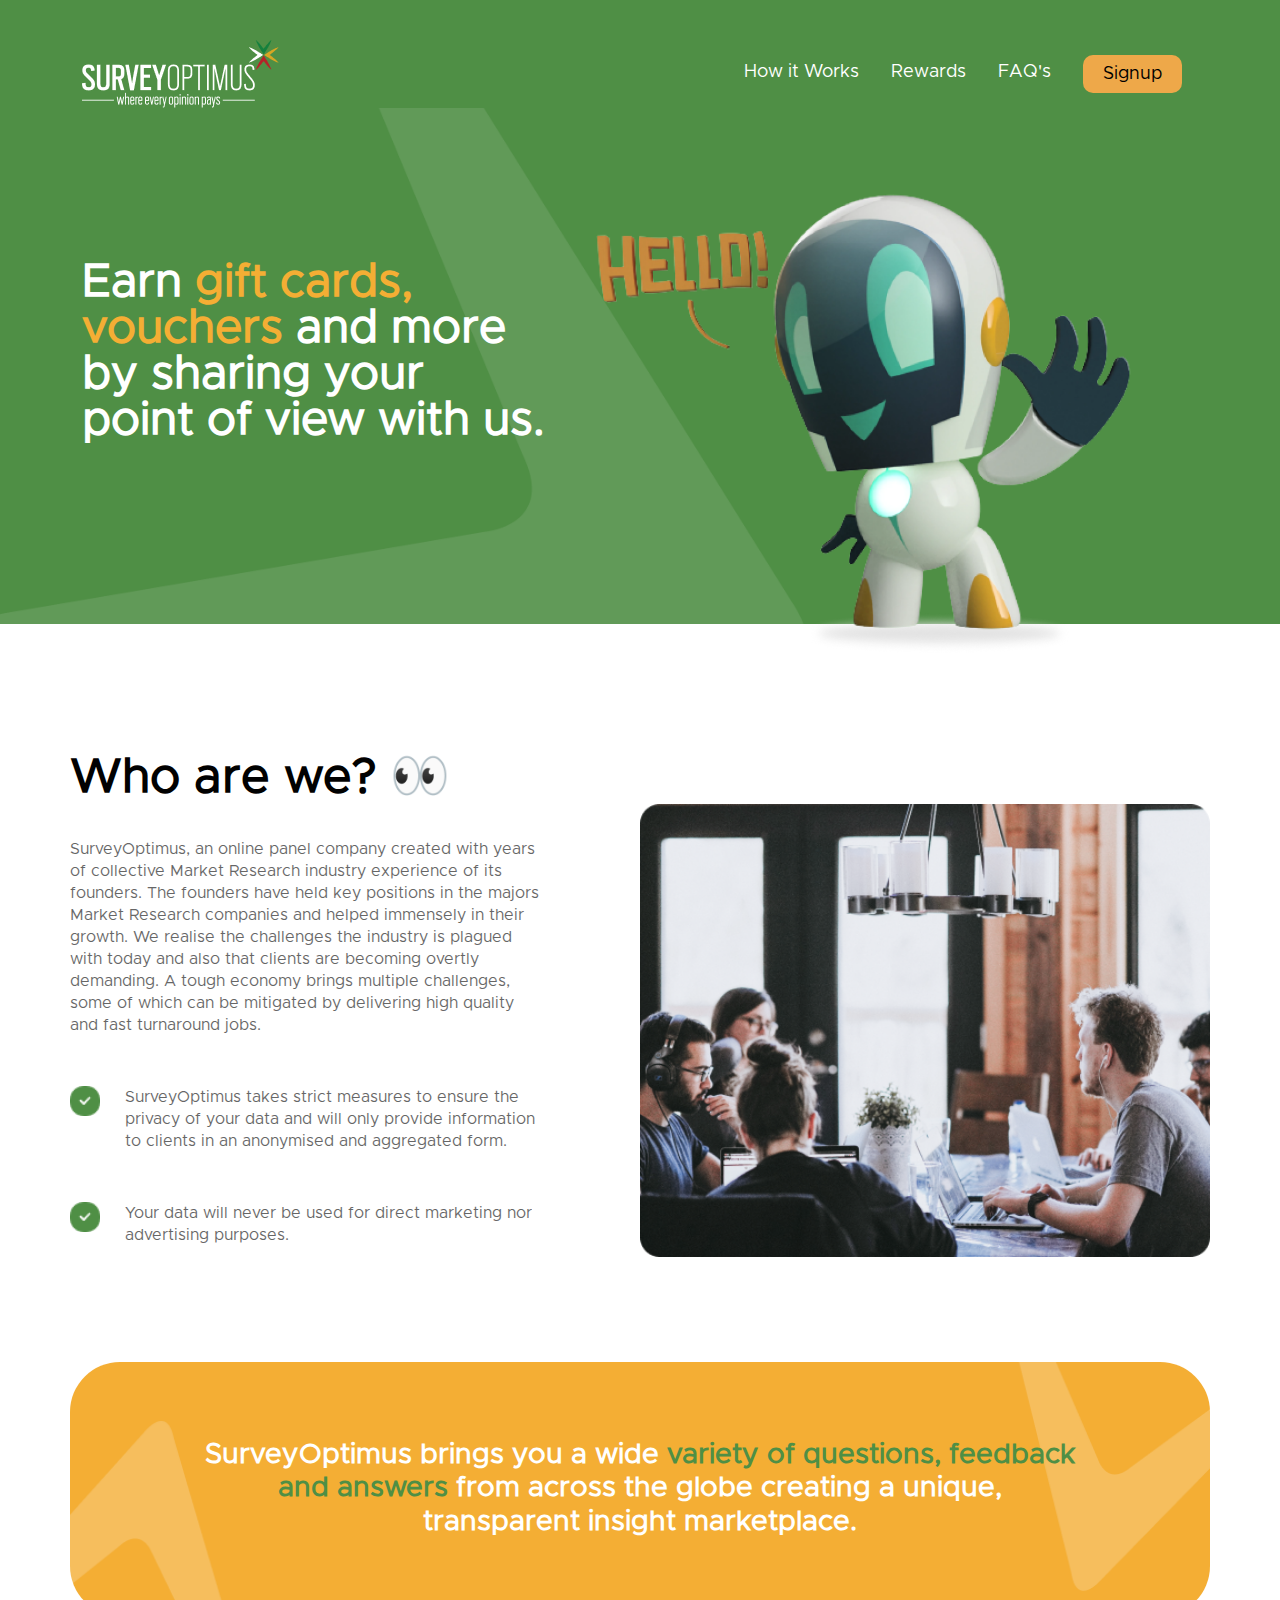
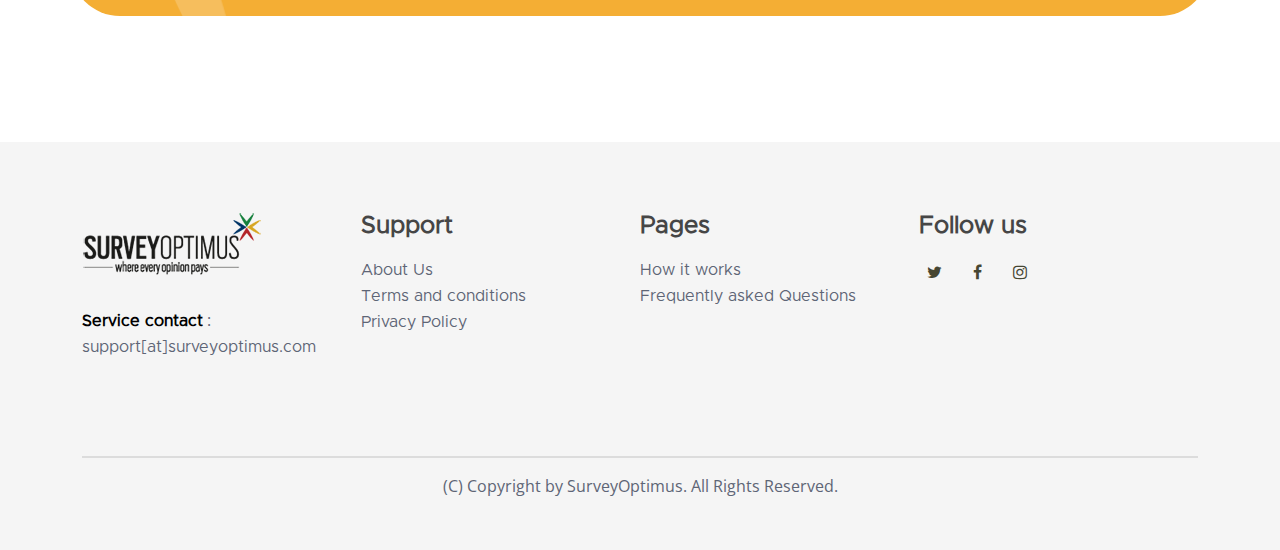
==== commit 0556e0fa: "Initial commit" ====
--- a/About.html
+++ b/About.html
@@ -92,7 +92,7 @@
 
     <div class="container globalVerticalPadding">
         <div class="row align-items-center justify-content-between" style="margin-bottom: 40px;">
-            <div class="col-md-12 col-lg-6">
+            <div class="col-md-12 col-lg-5">
                 <div class="text-container  AboutTextContainer">
                     <h2 class="responsiveTitle1" style="color: #010101; font-weight: 600; font-size: 48px;">Who are we?
                         👀
@@ -128,7 +128,7 @@
                 </div>
                 <!-- end of text-container -->
             </div>
-            <div class="col-md-12 col-lg-5">
+            <div class="col-md-12 col-lg-6">
                 <div class="newHeaderImageContainer1">
                     <img class="" src="./images/Rectangle 606.png" alt="alternative">
                 </div>
@@ -136,7 +136,7 @@
             </div>
             <!-- end of col -->
         </div>
-        <div class="row justify-content-center align-items-center">
+        <div class="row justify-content-center align-items-center" style="margin-top: 60px;">
             <div class="col-12 YellowBgImg globalVerticalPadding" style=" border-radius: 50px; overflow: hidden;">
                 <h3 class="card-text1">SurveyOptimus brings you a wide <span class="cardDescription">variety of
                         questions,</span> <span class="cardDescription">feedback and answers</span> from across the
--- a/css/styles.css
+++ b/css/styles.css
@@ -1574,6 +1574,10 @@
 /* Min-width 992px */
 
 @media (min-width: 992px) {
+    .newHeaderImageContainer1{
+        margin-top: 50px !important;
+
+    }
     .h2-heading {
         width: 35.25rem;
         margin-right: auto;
@@ -1970,7 +1974,7 @@
 }
 
 .newHeaderImageContainer {
-   
+   margin-top: 50px;
     display: flex;
     object-fit: cover;
     overflow: hidden;
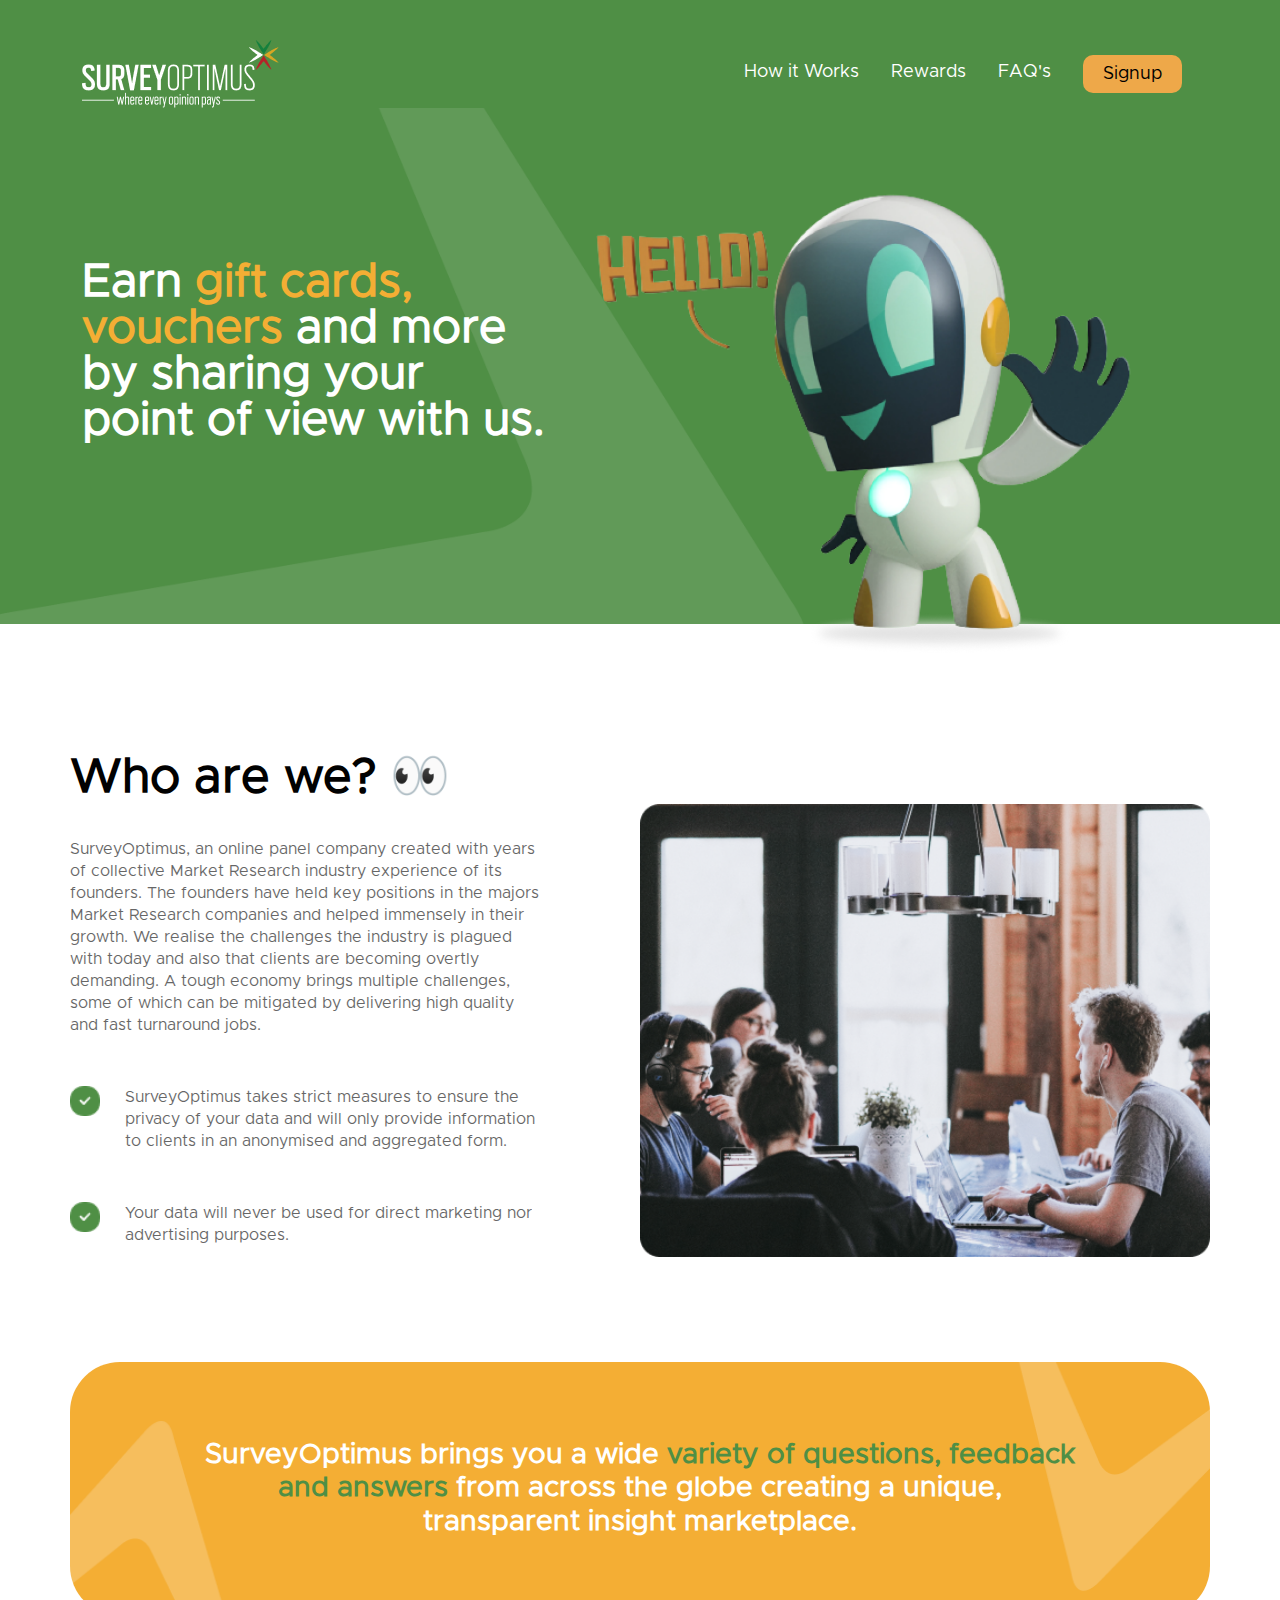
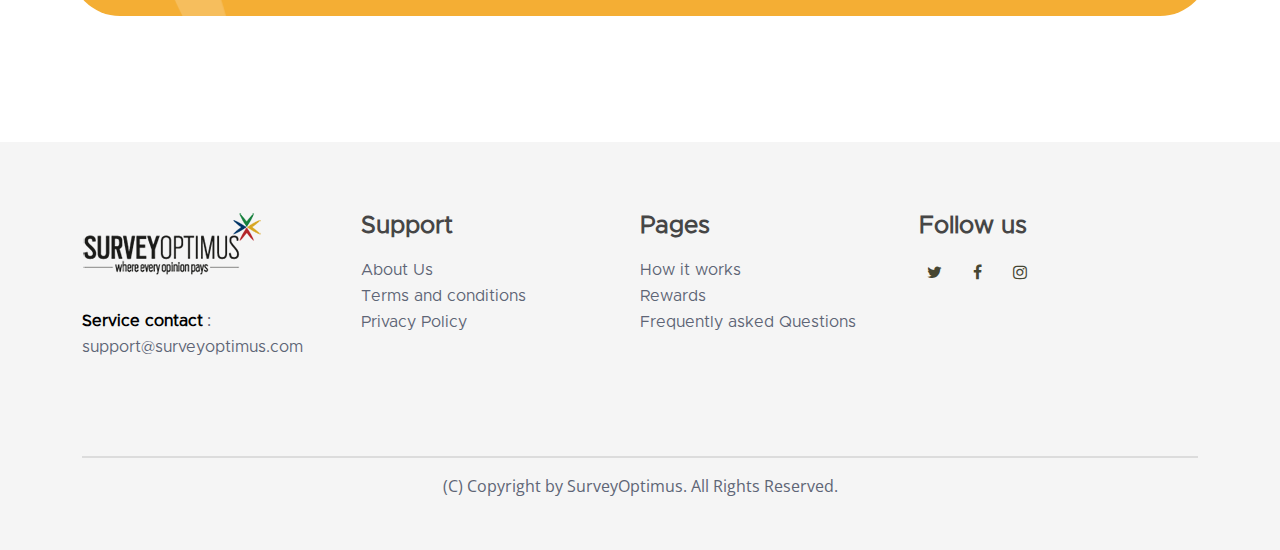
==== commit f797b4b2: "Initial commit" ====
--- a/About.html
+++ b/About.html
@@ -167,7 +167,7 @@
                         <p class="mt-2">
                             <b style="color: black;">Service contact</b> :<br />
 
-                            <a href="mailto:surveyoptimus@gmail.com">support[at]surveyoptimus.com</a>
+                            <a href="mailto:surveyoptimus@gmail.com">support@surveyoptimus.com</a>
                         </p>
 
                         <!-- /.social -->
@@ -197,7 +197,8 @@
                         <h4 class="widget-title  mb-3" style="color: #464646; font-weight: 700;">Pages</h4>
                         <ul class="list-unstyled">
 
-                            <li><a href="#">How it works</a></li>
+                            <li><a href="index.html">How it works</a></li>
+                            <li><a href="#">Rewards</a></li>
                             <li><a href="Faq.html">Frequently asked Questions</a></li>
                         </ul>
                     </div>
--- a/css/styles.css
+++ b/css/styles.css
@@ -2531,6 +2531,30 @@
 }
 
 @media screen and (max-width: 600px) {
+
+    .widget ul li{
+        text-align: center;
+    }
+
+    .widget .navsocial{
+        text-align: center;
+    }
+
+    .widget h4{
+        text-align: center;
+    }
+    .widget p{
+        text-align: center;
+    }
+
+    .widget{
+        text-align: center;
+    }
+
+    .widget {
+        margin-top: 20px;
+    }
+
     .top-nav.globalVerticalPadding, .top-nav1.globalVerticalPadding, .top-nav2.globalVerticalPadding {
         padding: 15px 25px;
     }
